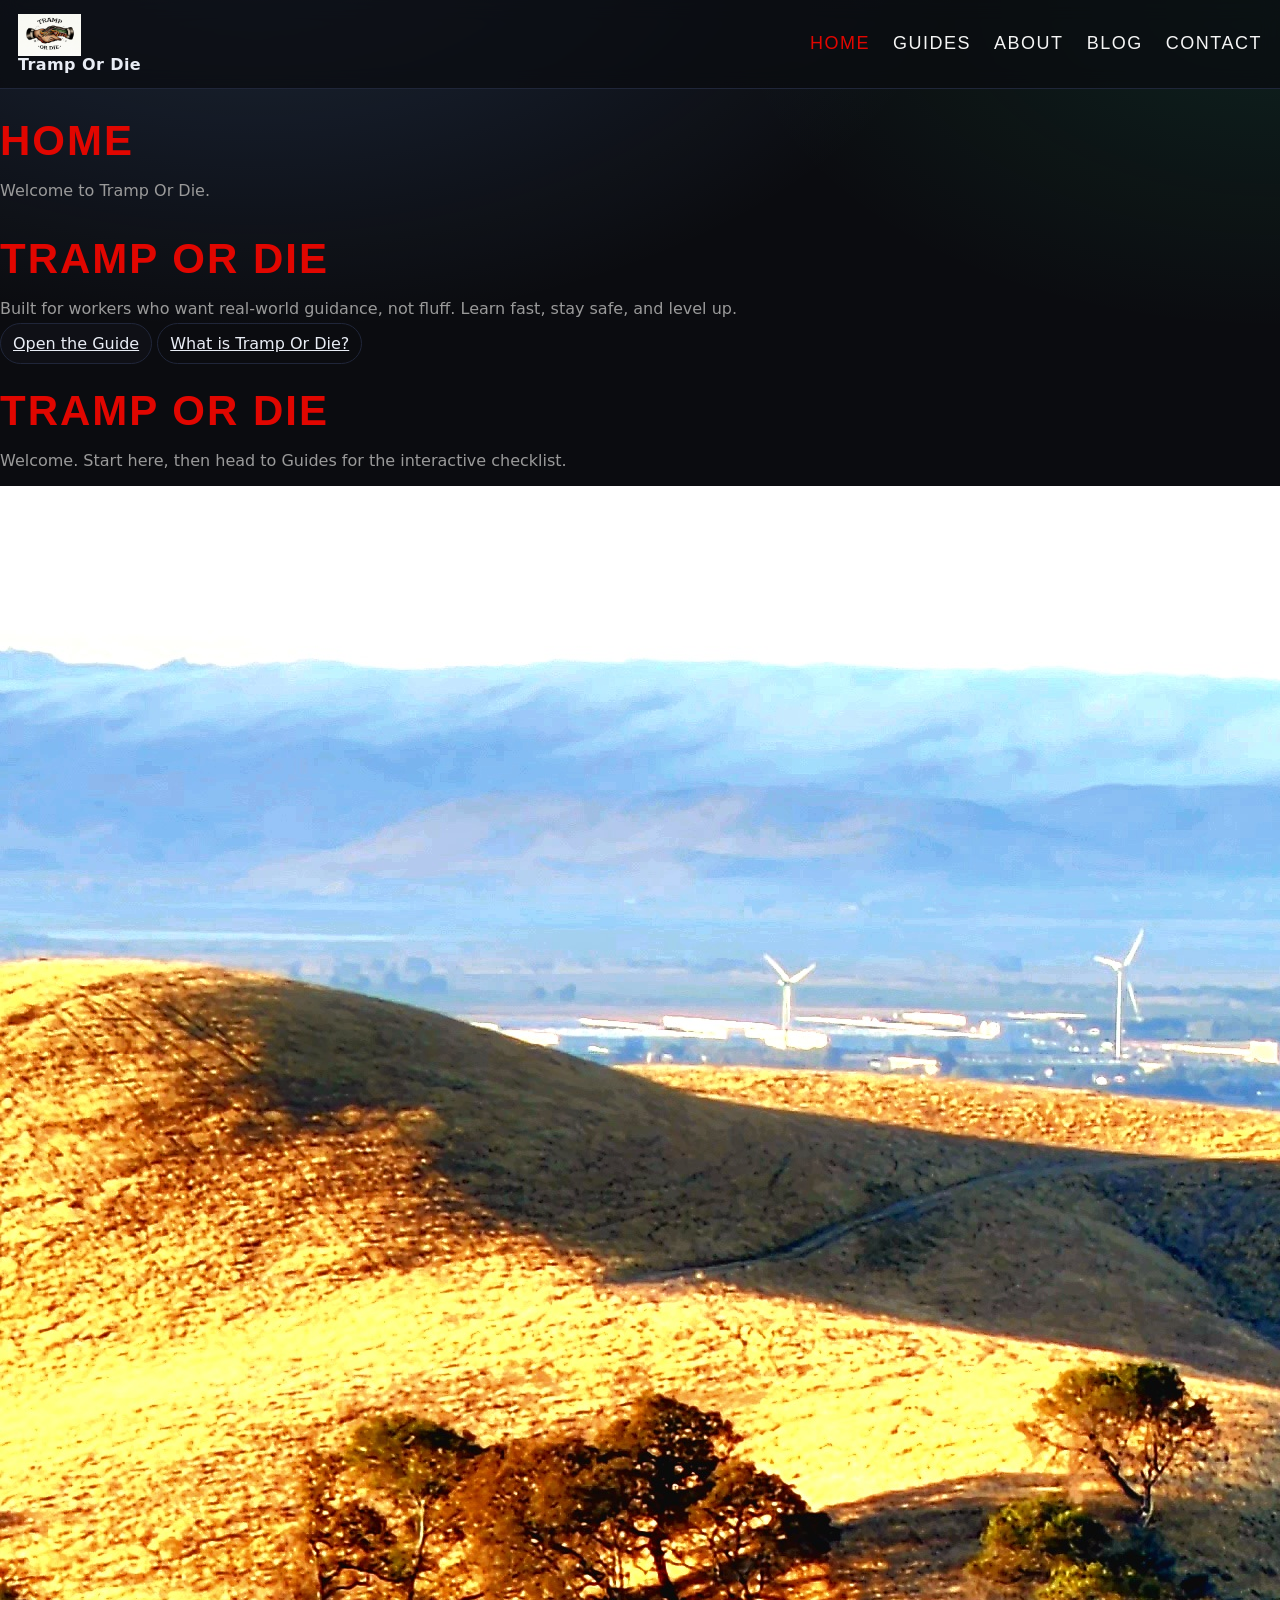
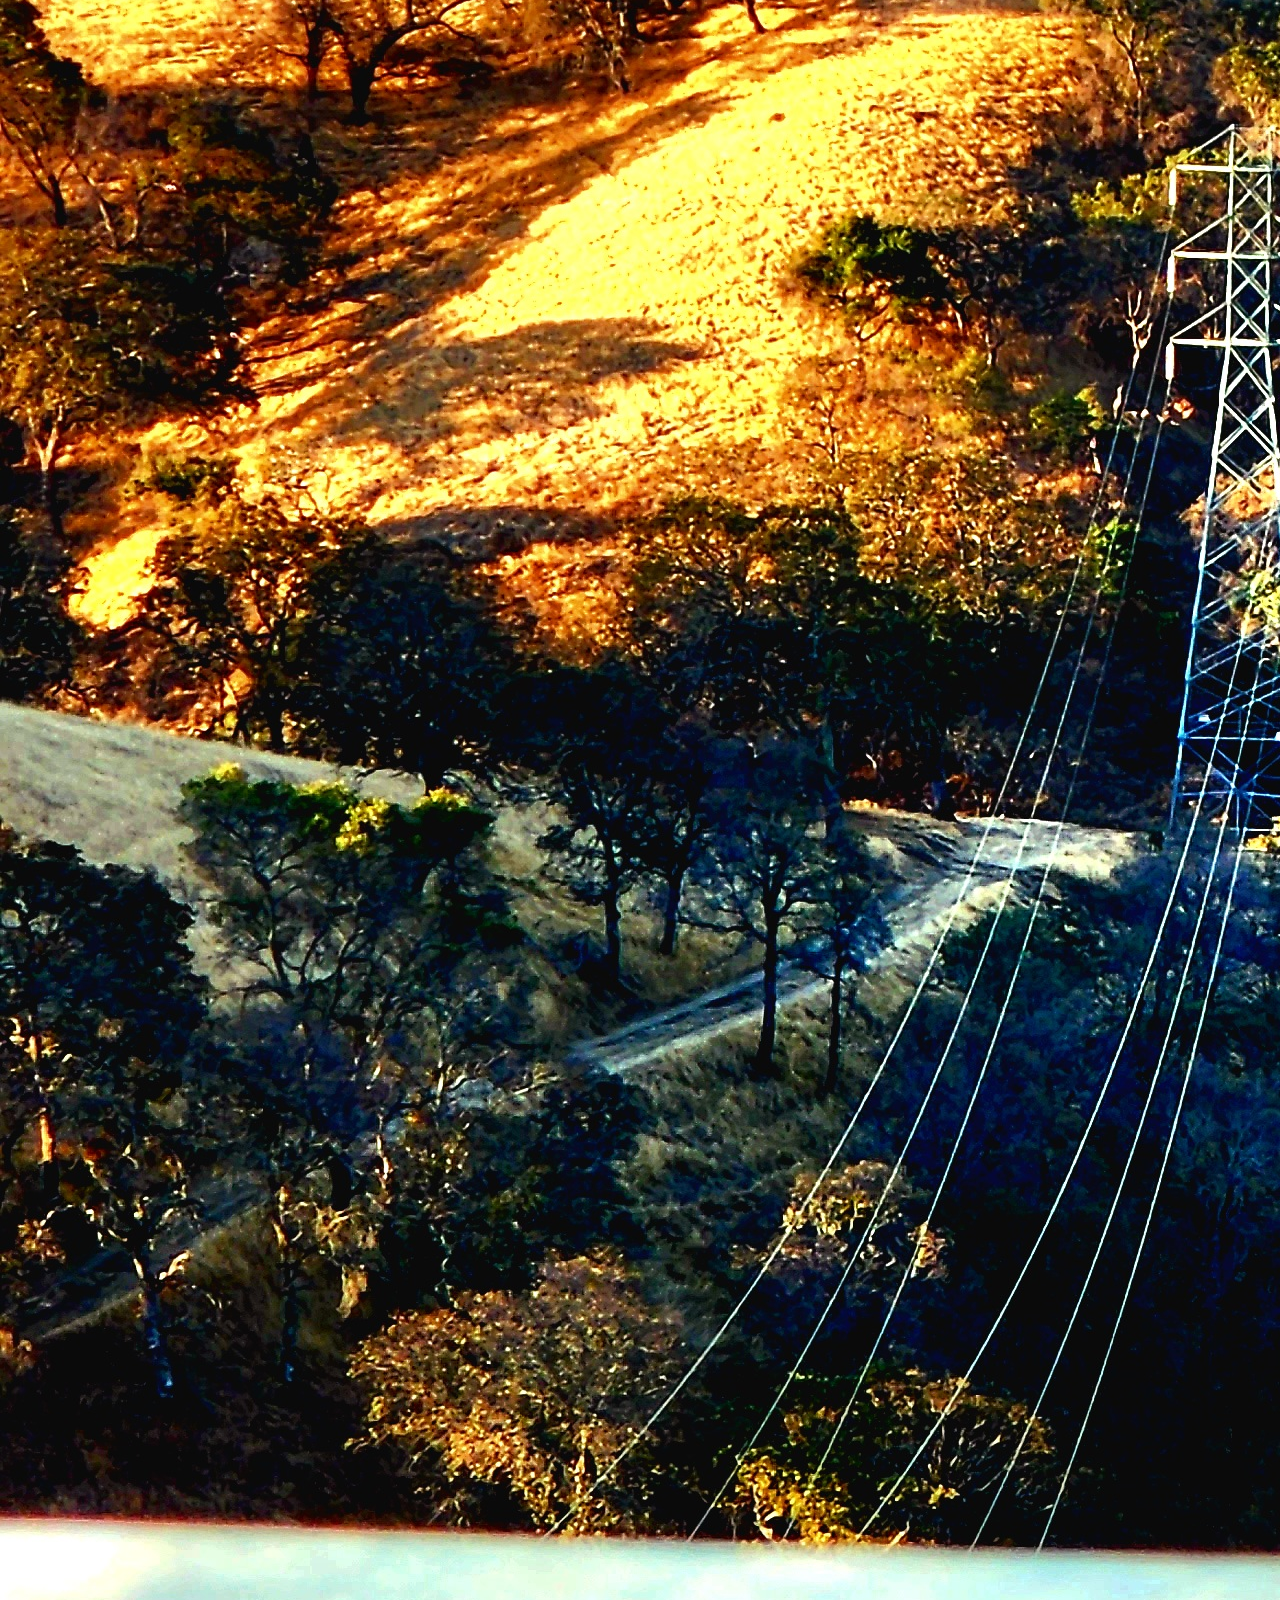
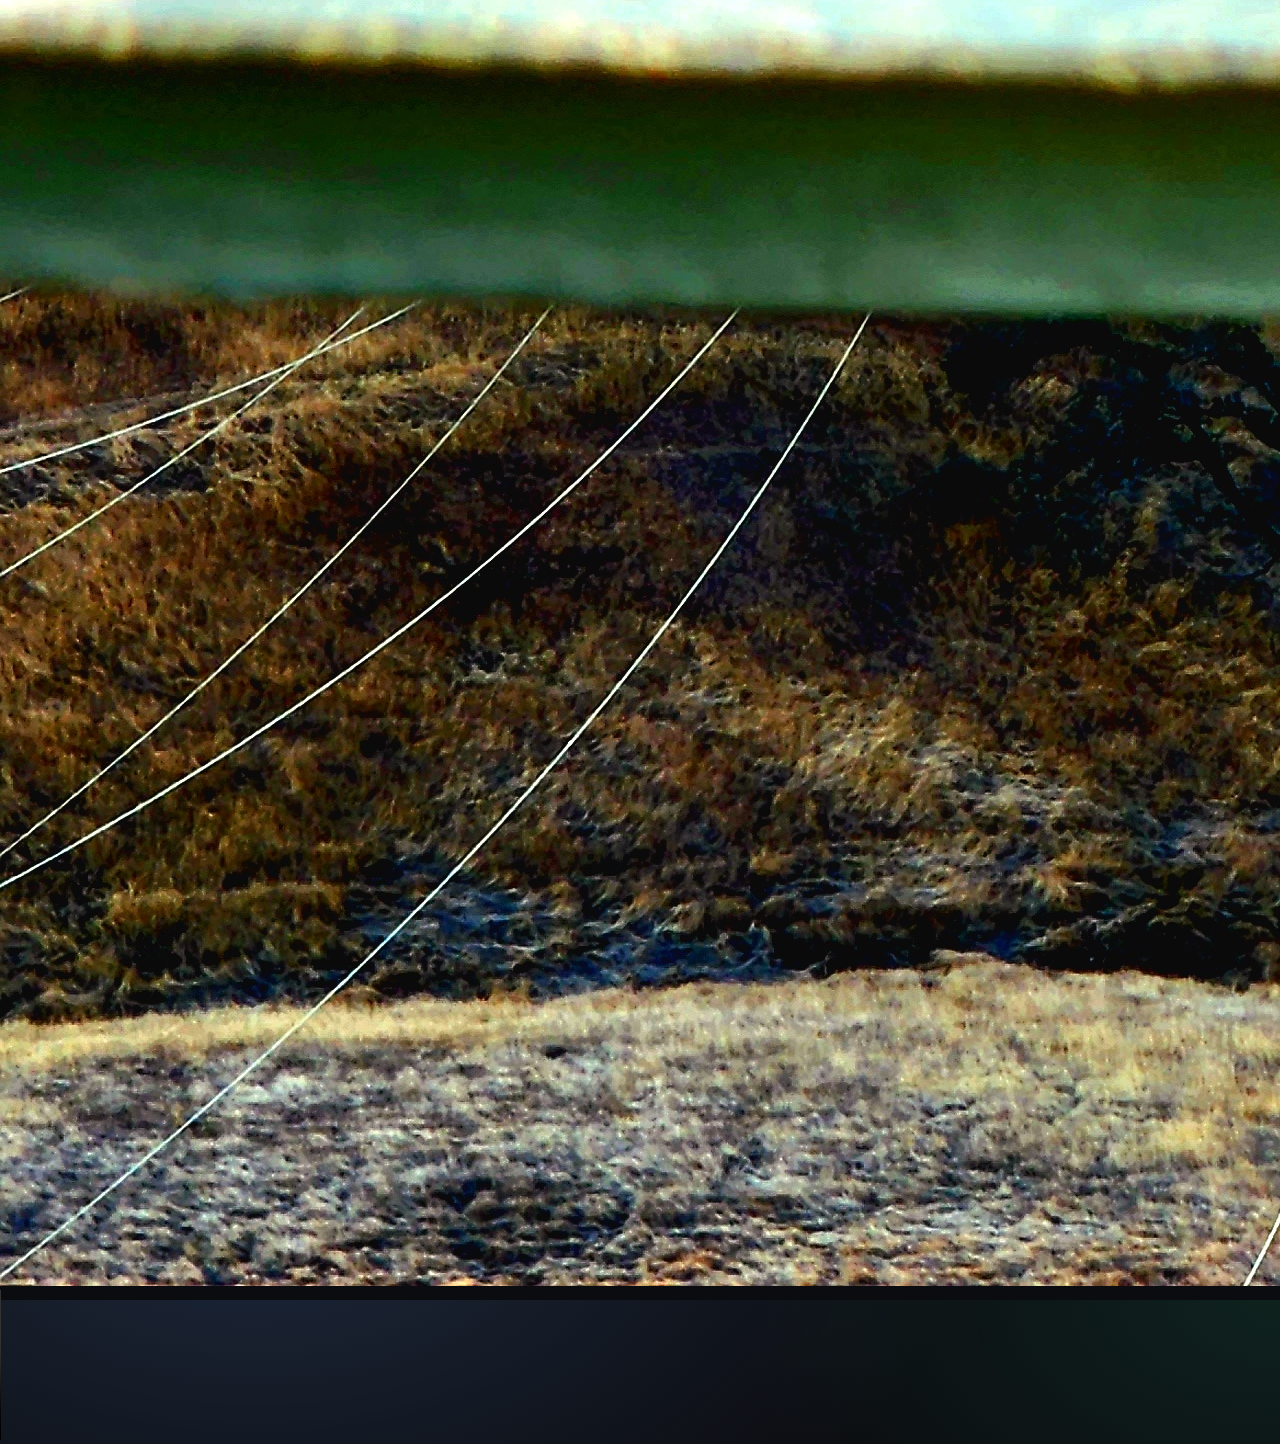
==== index.html @ 03c62d52 "Update index.html" ====
<!doctype html>
<html lang="en">
<head>
  <meta charset="utf-8" />
  <meta name="viewport" content="width=device-width, initial-scale=1" />
  <title>Tramp Or Die</title>
  <link rel="icon" href="/assets/favicon-32.png?v=2" />
  <link rel="stylesheet" href="/styles.css?v=2" />
</head>

<body>
  <header class="topbar">
    <div class="topbar-left brand">
      <img src="/assets/tod.1.png" class="brand-logo" alt="Tramp Or Die" />
      <div class="brand-text">
        <div class="brand-title">Tramp Or Die</div>
        
      </div>
    </div>

    <nav class="nav">
      <a class="nav-link active" href="/">Home</a>
      <a class="nav-link" href="/guides/">Guides</a>
      <a class="nav-link" href="/about/">About</a>
      <a class="nav-link" href="/blog/">Blog</a>
      <a class="nav-link" href="/contact/">Contact</a>
    </nav>
  </header>

  <main class="page">
    <h1 class="page-title">Home</h1>
    <p>Welcome to Tramp Or Die.</p>
    <!-- HOME INTRO -->
<section class="home-intro">
  <div class="home-intro-inner">
    <div class="home-copy">
      <h1 class="home-title">Tramp Or Die</h1>
      <p class="home-lead">
        Built for workers who want real-world guidance, not fluff. Learn fast, stay safe, and level up.
      </p>

      <div class="home-ctas">
        <a class="btn" href="/guides/">Open the Guide</a>
        <a class="btn btn-ghost" href="/about/">What is Tramp Or Die?</a>
      </div>
    </div>
<main class="page">
  <h1>Tramp Or Die</h1>
  <p>Welcome. Start here, then head to Guides for the interactive checklist.</p>

  <section class="media-grid">
    <img class="media" src="/assets/Tline.1.jpg" alt="Tramp Or Die photo">

    <video class="media" controls playsinline>
      <source src="/assets/video.1.mp4" type="video/mp4">
      Your browser does not support the video tag.
    </video>
  </section>
</main>

   

  </main>
</body>
</html>
---- styles.css ----
:root{
  --bg:#0b0c10;
  --panel:#11131a;
  --panel2:#0f1117;
  --text:#e9edf5;
  --muted:#a8b0c2;
  --border:#20263a;
  --accent:#6ea8fe;
  --good:#2ee59d;
  --danger:#ff6b6b;
  --shadow: 0 12px 30px rgba(0,0,0,.35);
  --radius:16px;
  --radius2:22px;
}

*{box-sizing:border-box}
html,body{height:100%}

body{
  margin:0;
  font-family: ui-sans-serif, system-ui, -apple-system, Segoe UI, Roboto, Helvetica, Arial, "Apple Color Emoji","Segoe UI Emoji";
  background:
    radial-gradient(1200px 700px at 20% -10%, rgba(110,168,254,.18), transparent 60%),
    radial-gradient(1000px 600px at 100% 0%, rgba(46,229,157,.10), transparent 55%),
    var(--bg);
  color:var(--text);
}

/* ===== TOPBAR ===== */
.topbar{
  position:sticky;
  top:0;
  z-index:10;
  display:flex;
  align-items:center;
  justify-content:space-between;
  gap:14px;
  padding:14px 18px;
  border-bottom:1px solid var(--border);
  background: rgba(11,12,16,.72);
  backdrop-filter: blur(10px);
}

.top-actions{display:flex; gap:10px; align-items:center}

.search{
  width:min(520px, 46vw);
  padding:10px 12px;
  border:1px solid var(--border);
  background: rgba(17,19,26,.65);
  color:var(--text);
  border-radius:999px;
  outline:none;
}
.search:focus{
  border-color: rgba(110,168,254,.8);
  box-shadow: 0 0 0 4px rgba(110,168,254,.15)
}

.btn{
  border:1px solid var(--border);
  background: rgba(17,19,26,.65);
  color:var(--text);
  padding:10px 12px;
  border-radius:999px;
  cursor:pointer;
}
.btn:hover{border-color: rgba(110,168,254,.55)}
.btn:active{transform: translateY(1px)}
.btn-ghost{background: transparent}



/* Header logos */
.brand-logo,
.topbar-logo{
  height: 42px;
  width: auto;
  display: block;

 

}

/* Hero logo (bigger) */
.hero-logo{
  height: 200px;
  width: auto;
  display: block;

  
}

.brand-text{
  display:flex;
  flex-direction:column;
  line-height:1.1;
}

.brand-title{
  font-weight:800;
  letter-spacing:.4px;
}

.brand-sub{
  font-size:12px;
  color:var(--muted);
  opacity:.85;
}

/* ===== HERO ===== */
.hero{
  padding: 34px 18px 22px;
  text-align:center;
  display:grid;
  place-items:center;
  gap:10px;
}

.hero-title{
  margin:0;
  font-size: clamp(22px, 3.2vw, 40px);
  font-weight:900;
  letter-spacing:.2px;
}

.hero-sub{
  margin:0;
  color: var(--muted);
  font-size:14px;
}

/* ===== LAYOUT ===== */
.layout{
  display: block;
  min-height: calc(100vh - 62px);
}
.main{padding:18px}
.content{
  max-width: 980px;
  margin: 0 auto;
  display:flex;
  flex-direction:column;
  gap:14px;
}

/* ===== CARDS ===== */
.card{
  border:1px solid var(--border);
  background: rgba(17,19,26,.55);
  border-radius: var(--radius2);
  box-shadow: var(--shadow);
  overflow:hidden;
}

.card-header{
  display:flex; justify-content:space-between; gap:12px; align-items:flex-start;
  padding:16px 16px 14px;
  cursor:pointer;
}

.card-title{
  font-size:20px;
  font-weight:850;
  letter-spacing:.2px;
  margin:0;
}

.card-meta{
  display:flex; gap:10px; align-items:center;
  color:var(--muted);
  font-size:12px;
  margin-top:6px
}

.pill{
  border:1px solid rgba(255,255,255,.12);
  background: rgba(255,255,255,.05);
  padding:5px 10px;
  border-radius:999px;
}

.card-body{
  border-top:1px solid rgba(255,255,255,.06);
  padding:14px 16px 16px;
  display:none;
}
.card.open .card-body{display:block}

.text p{
  margin: 10px 0;
  line-height:1.55;
  color: rgba(233,237,245,.95);
}

.grid2{
  display:grid;
  grid-template-columns: 1fr 320px;
  gap:14px;
}

.box{
  border:1px solid rgba(255,255,255,.10);
  background: rgba(15,17,23,.45);
  border-radius: var(--radius);
  padding:12px;
}
.box h3{
  margin:0 0 8px;
  font-size:13px;
  color: var(--muted);
  font-weight:700;
  text-transform:uppercase;
  letter-spacing:.8px
}

.checklist{display:flex; flex-direction:column; gap:8px}
.check{
  display:flex; gap:10px; align-items:flex-start;
  padding:8px 8px;
  border-radius: 12px;
}
.check:hover{background: rgba(255,255,255,.04)}
.check input{margin-top:2px}
.check label{cursor:pointer; line-height:1.25}

.section-actions{display:flex; gap:8px; margin-top:10px}
.smallbtn{
  font-size:12px;
  padding:8px 10px;
  border-radius:999px;
  border:1px solid rgba(255,255,255,.12);
  background: rgba(255,255,255,.05);
  color:var(--text);
  cursor:pointer;
}
.smallbtn:hover{border-color: rgba(110,168,254,.55)}

.highlight{background: rgba(110,168,254,.18); padding:0 3px; border-radius:6px}

/* ===== DIALOG ===== */
.dialog{
  width:min(920px, 96vw);
  border:none;
  border-radius: var(--radius2);
  background: rgba(17,19,26,.92);
  color: var(--text);
  box-shadow: var(--shadow);
  padding:0;
}
.dialog::backdrop{background: rgba(0,0,0,.55)}
.dialog-inner{margin:0; padding:0}
.dialog-header{
  display:flex; justify-content:space-between; align-items:center; gap:12px;
  padding:14px 14px 10px;
  border-bottom:1px solid rgba(255,255,255,.08);
}
.dialog-title{font-weight:850; font-size:18px}
.dialog-body{padding:14px}
.dialog-actions{display:flex; gap:10px; margin-bottom:12px}
.master-checklist{display:flex; flex-direction:column; gap:12px}
.group{
  border:1px solid rgba(255,255,255,.10);
  border-radius: var(--radius);
  padding:12px;
  background: rgba(15,17,23,.55)
}
.group-title{font-weight:800; margin-bottom:8px}
.group .check{padding:6px 6px}

/* ===== RESPONSIVE ===== */
@media (max-width: 980px){
  .layout{grid-template-columns: 1fr}
  .sidebar{display:none}
  .grid2{grid-template-columns: 1fr}
  .search{width: 40vw}
  .hero-logo{height: 140px}
  .brand-logo{height: 36px}
}

/* ===== PRINT ===== */
@media print{
  .topbar, .hero, .sidebar, #toggleChecklist, #print, #search {display:none !important}
  body{background:#fff; color:#000}
  .card{box-shadow:none; background:#fff; border:1px solid #ddd}
  .card-body{display:block !important}
  .grid2{grid-template-columns: 1fr}
  .box{border:1px solid #eee; background:#fff}
}
/* ================================
   BRAND THEME — TRAMP OR DIE
================================ */

:root {
  --brand-font: 'Bebas Neue', sans-serif;
  --brand-white: #f5f5f5;
  --brand-red: #e10600; /* safety red */
  --brand-muted: #9a9a9a;
}

/* TOP NAV */
.nav-link {
  font-family: var(--brand-font);
  font-size: 18px;
  letter-spacing: 1.5px;
  text-transform: uppercase;
  color: var(--brand-white);
  text-decoration: none;
  margin-left: 18px;
  transition: color 0.2s ease, transform 0.15s ease;
}

.nav-link:hover {
  color: var(--brand-red);
  transform: translateY(-1px);
}

.nav-link.active {
  color: var(--brand-red);
}

/* PAGE TITLES (Home / About / Blog / Contact) */
.page h1,
.hero-title {
  font-family: var(--brand-font);
  font-size: 42px;
  letter-spacing: 2px;
  text-transform: uppercase;
  color: var(--brand-red);
  margin-bottom: 16px;
}

/* Optional sub text */
.page p,
.hero-sub {
  color: var(--brand-muted);
}
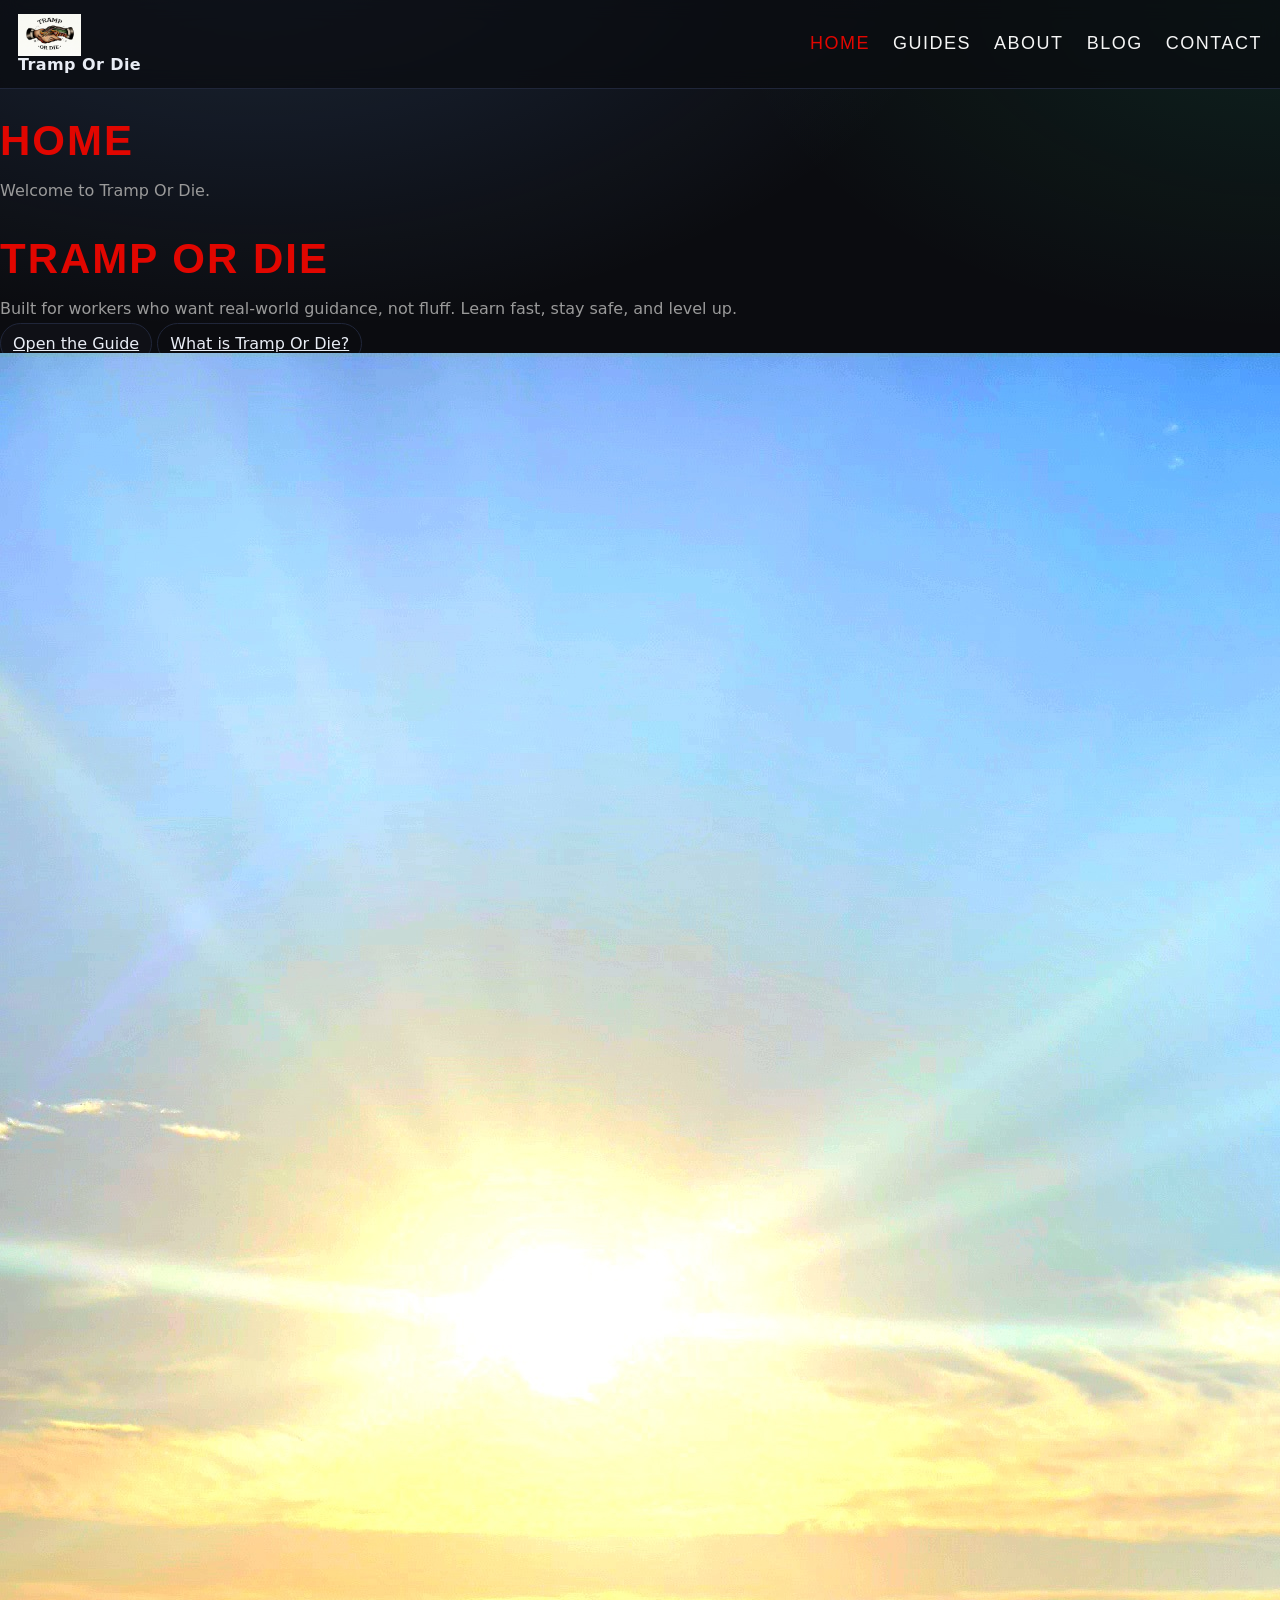
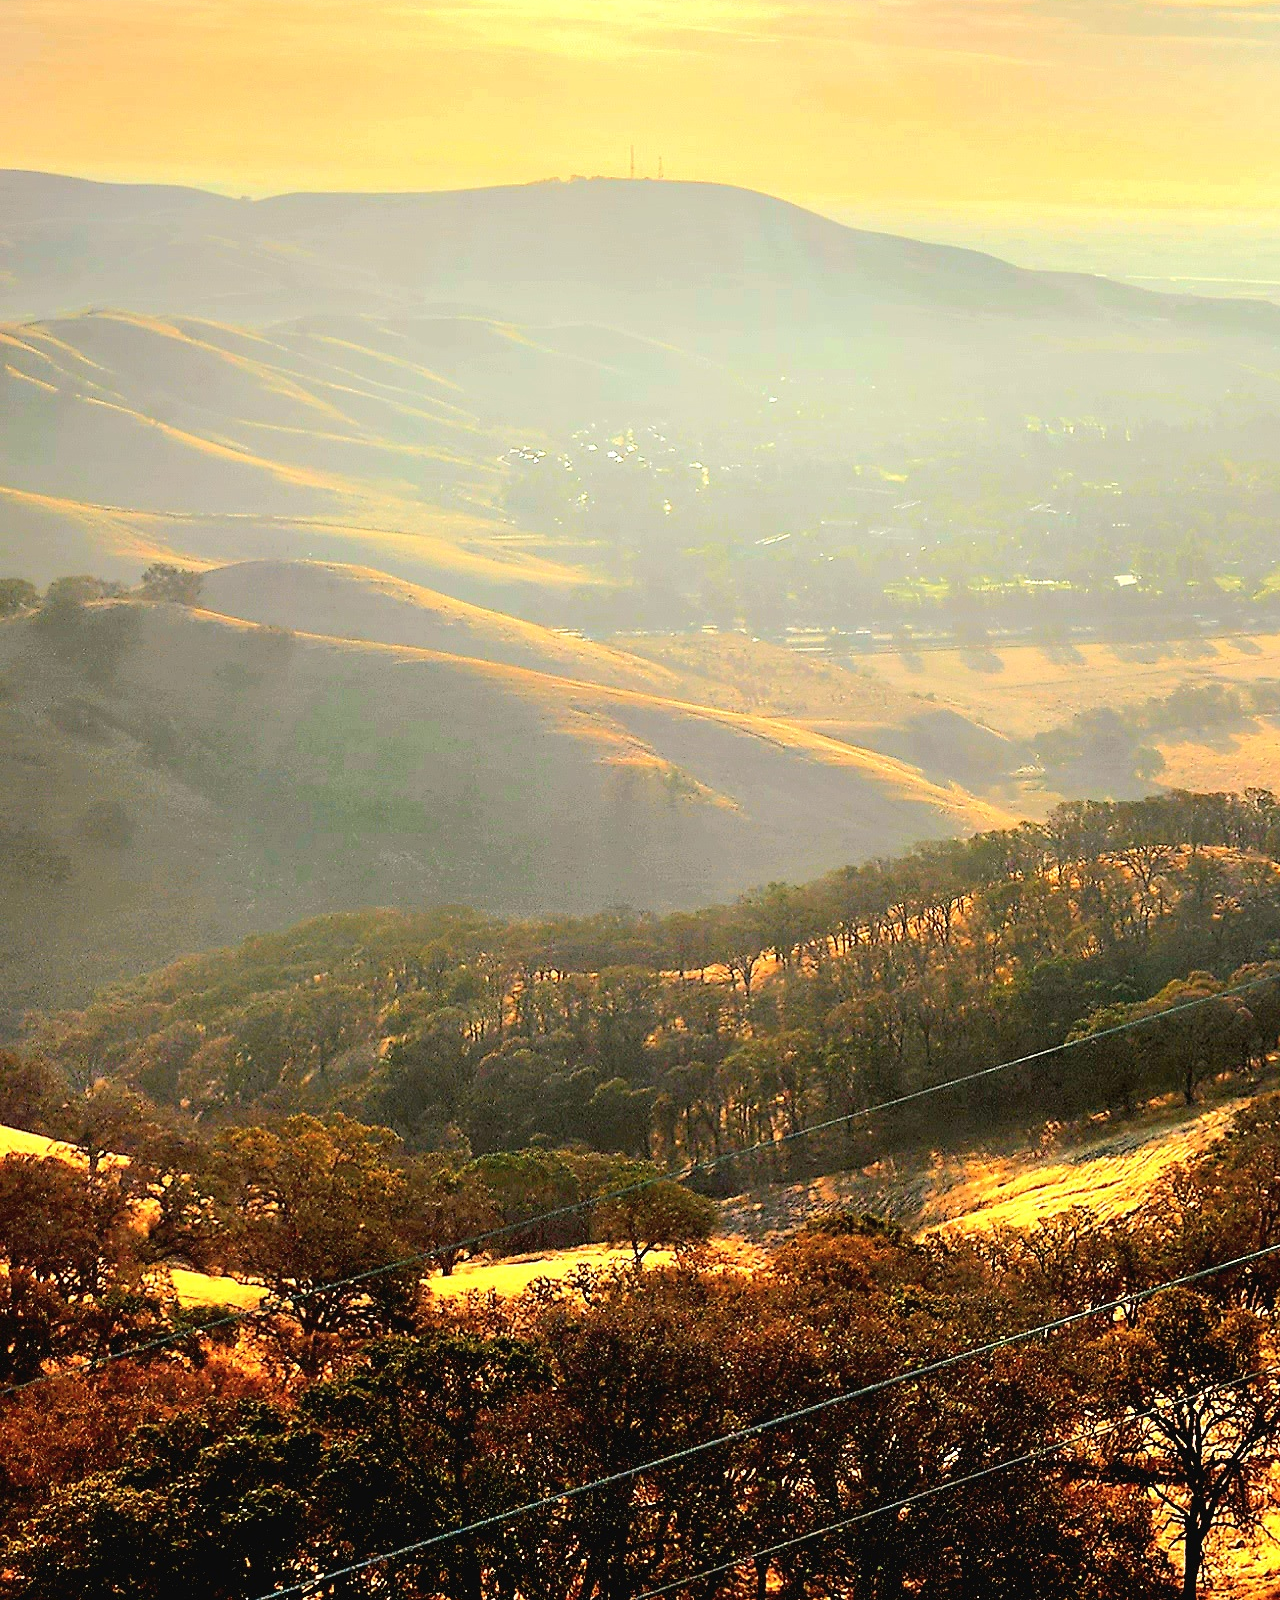
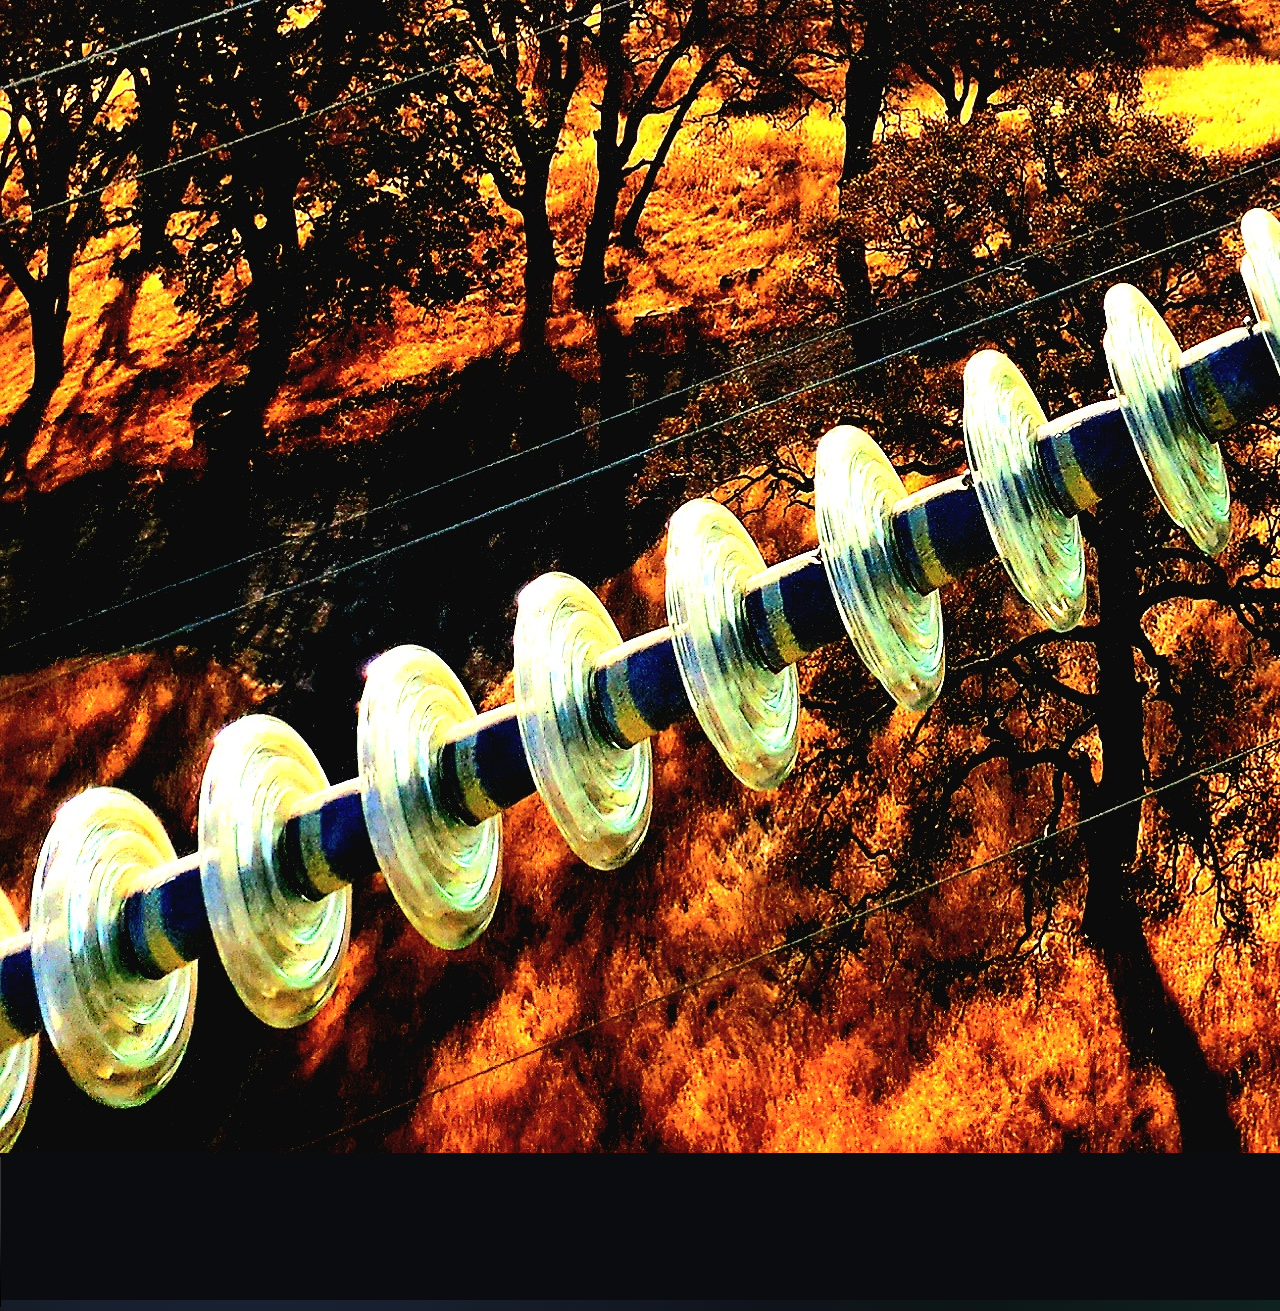
==== commit f51038a7: "Update index.html" ====
--- a/index.html
+++ b/index.html
@@ -44,12 +44,9 @@
         <a class="btn btn-ghost" href="/about/">What is Tramp Or Die?</a>
       </div>
     </div>
-<main class="page">
-  <h1>Tramp Or Die</h1>
-  <p>Welcome. Start here, then head to Guides for the interactive checklist.</p>
 
   <section class="media-grid">
-    <img class="media" src="/assets/Tline.1.jpg" alt="Tramp Or Die photo">
+    <img class="media" src="/assets/Tline.2.jpg" alt="Tramp Or Die photo">
 
     <video class="media" controls playsinline>
       <source src="/assets/video.1.mp4" type="video/mp4">
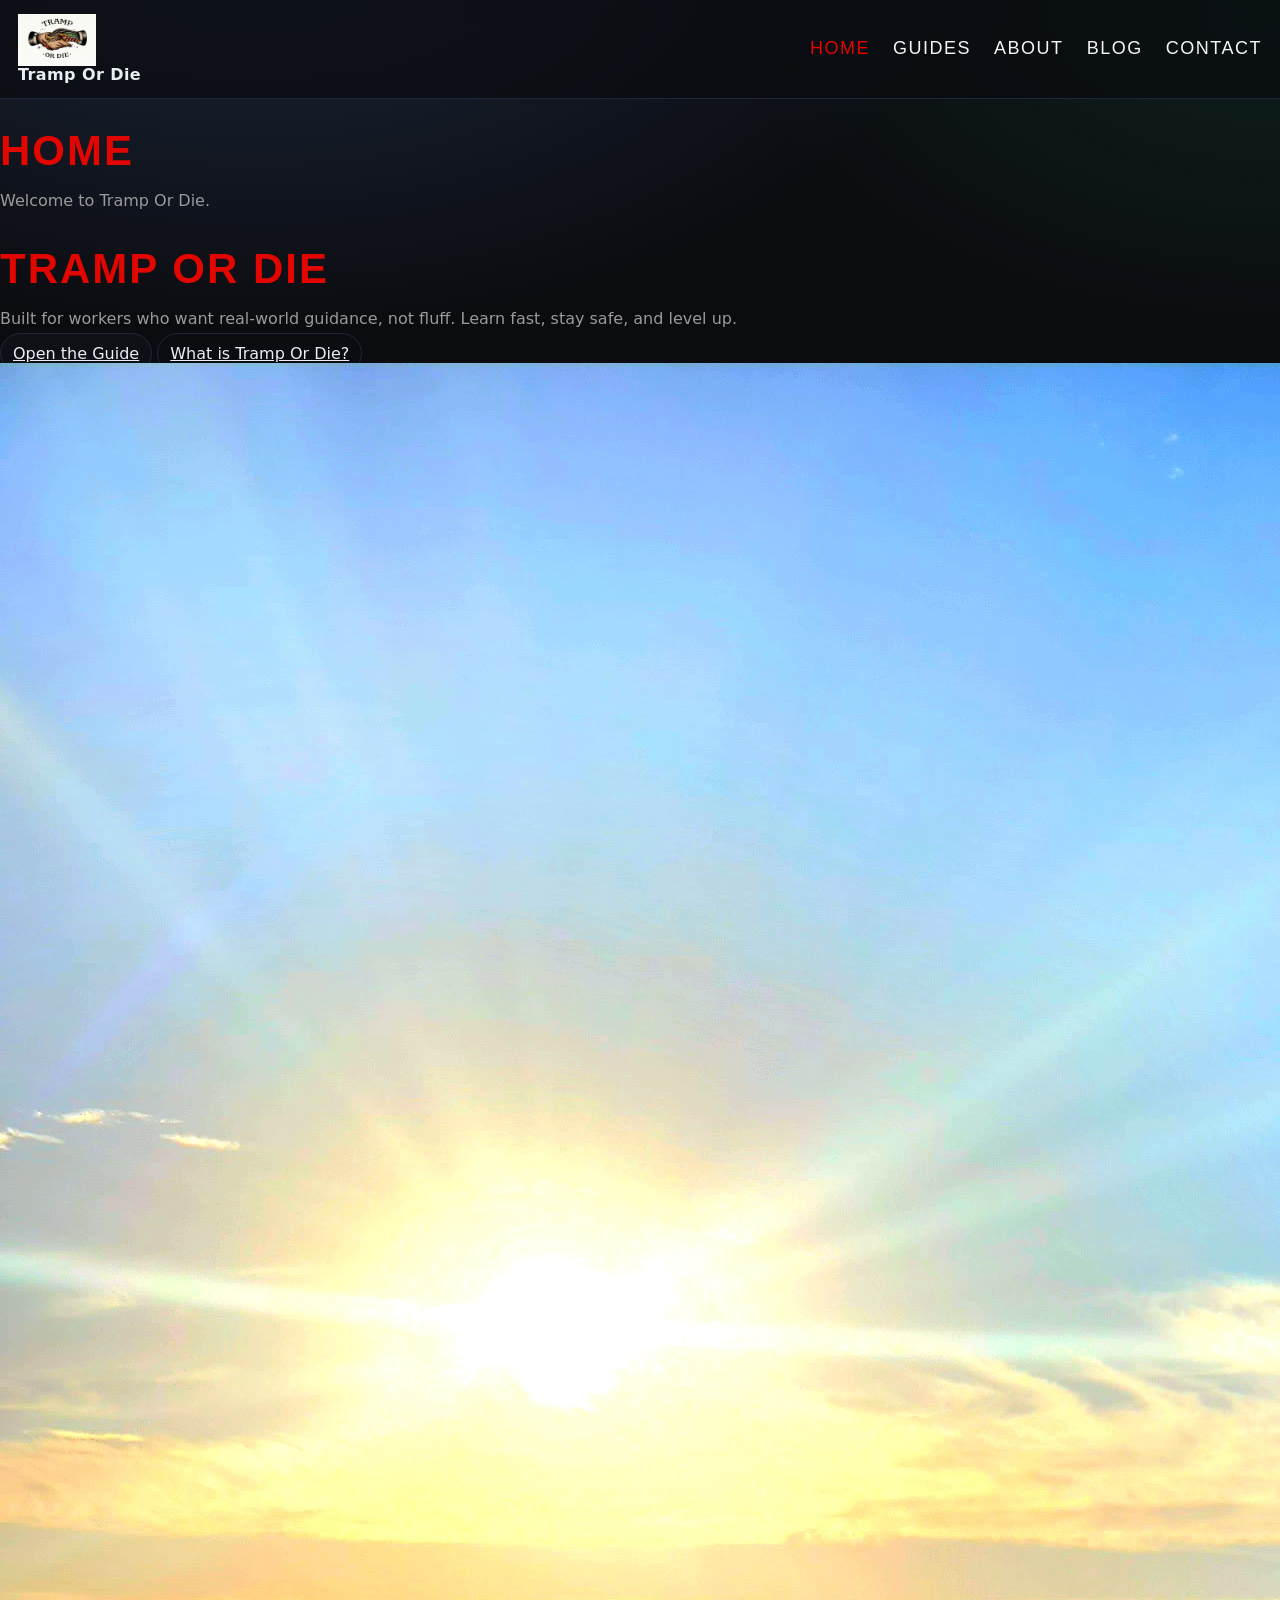
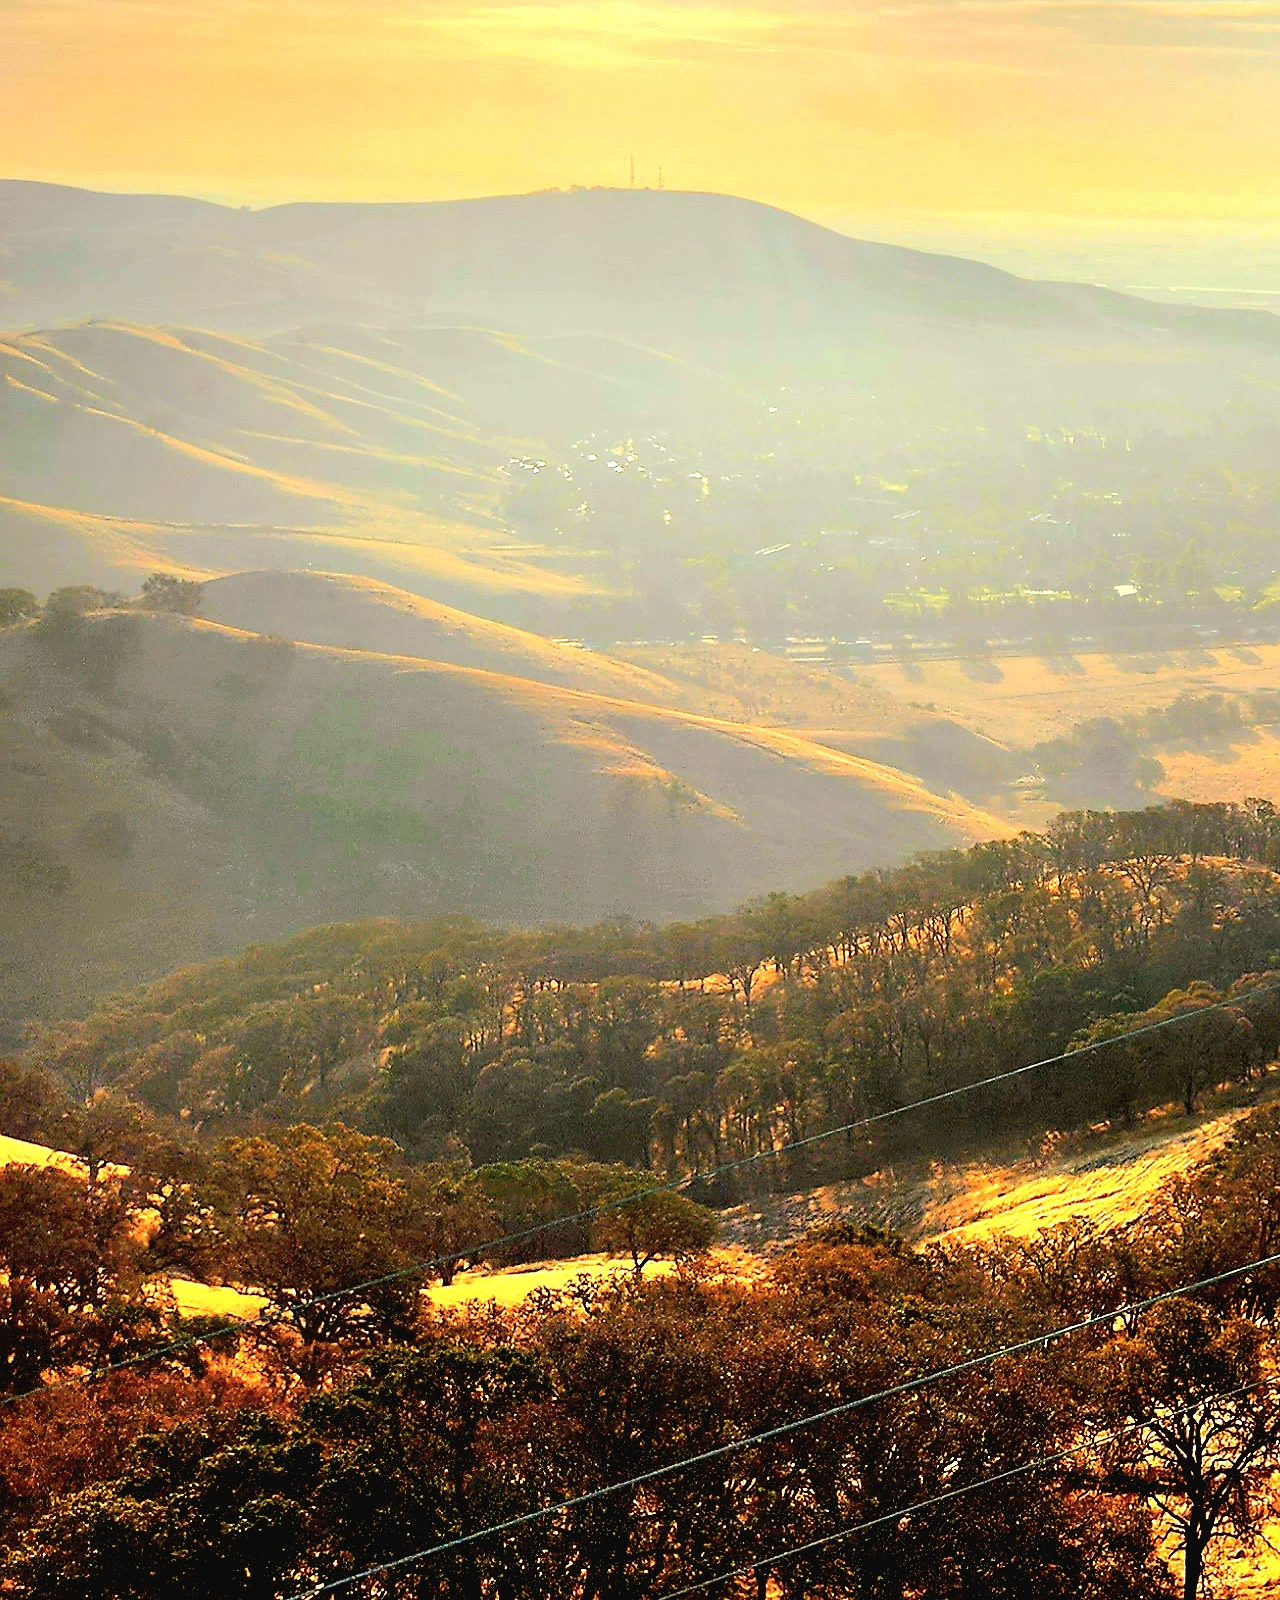
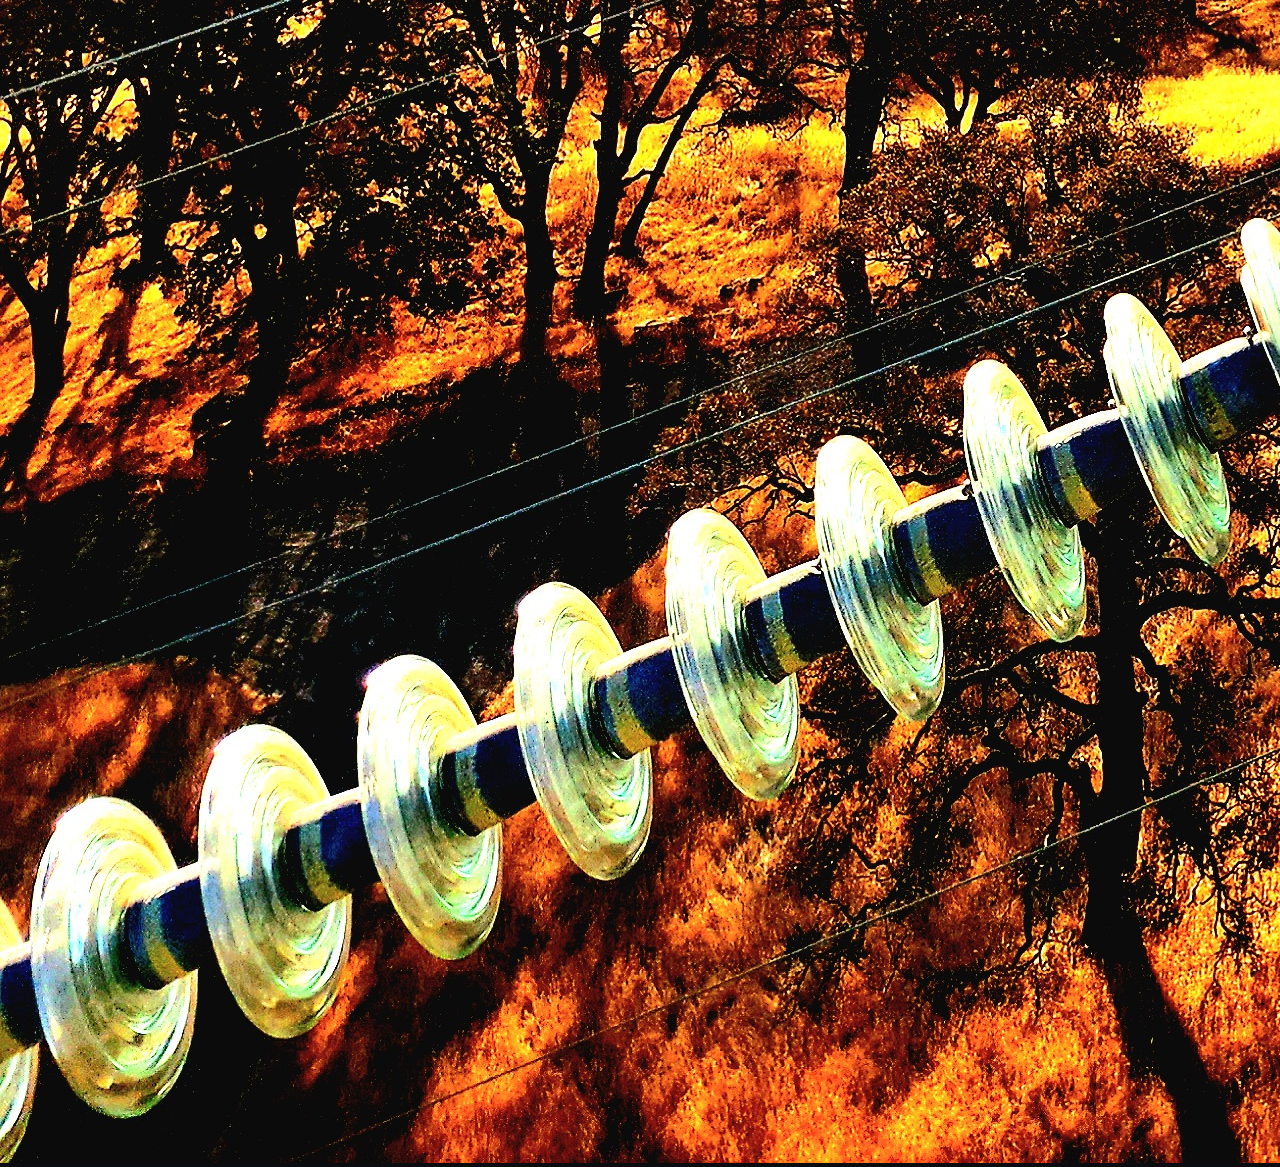
==== commit 680bfe73: "Update index.html" ====
--- a/index.html
+++ b/index.html
@@ -48,19 +48,14 @@
   <section class="media-grid">
     <img class="media" src="/assets/Tline.2.jpg" alt="Tramp Or Die photo">
 
-    <video class="media" controls playsinline>
-      <source src="/assets/video.1.mp4" type="video/mp4">
-      Your browser does not support the video tag.
-    </video>
-  </section>
-</main>
+    </main>
+</body>
+</html>
+
 
    
 
-  </main>
-</body>
-</html>
-
+  
      
 
        
--- a/styles.css
+++ b/styles.css
@@ -74,7 +74,7 @@
 /* Header logos */
 .brand-logo,
 .topbar-logo{
-  height: 42px;
+  height: 52px;
   width: auto;
   display: block;
 
@@ -269,7 +269,7 @@
 .group .check{padding:6px 6px}
 
 /* ===== RESPONSIVE ===== */
-@media (max-width: 980px){
+@media (max-width: 880px){
   .layout{grid-template-columns: 1fr}
   .sidebar{display:none}
   .grid2{grid-template-columns: 1fr}
@@ -335,3 +335,11 @@
 .hero-sub {
   color: var(--brand-muted);
 }
+/* HOME MEDIA SIZE CONTROL */
+.home-media,
+.video-wrap,
+.home-hero {
+  max-width: 100px;   /* 🔧 adjust this number */
+  margin-left: auto;
+  margin-right: auto;
+}
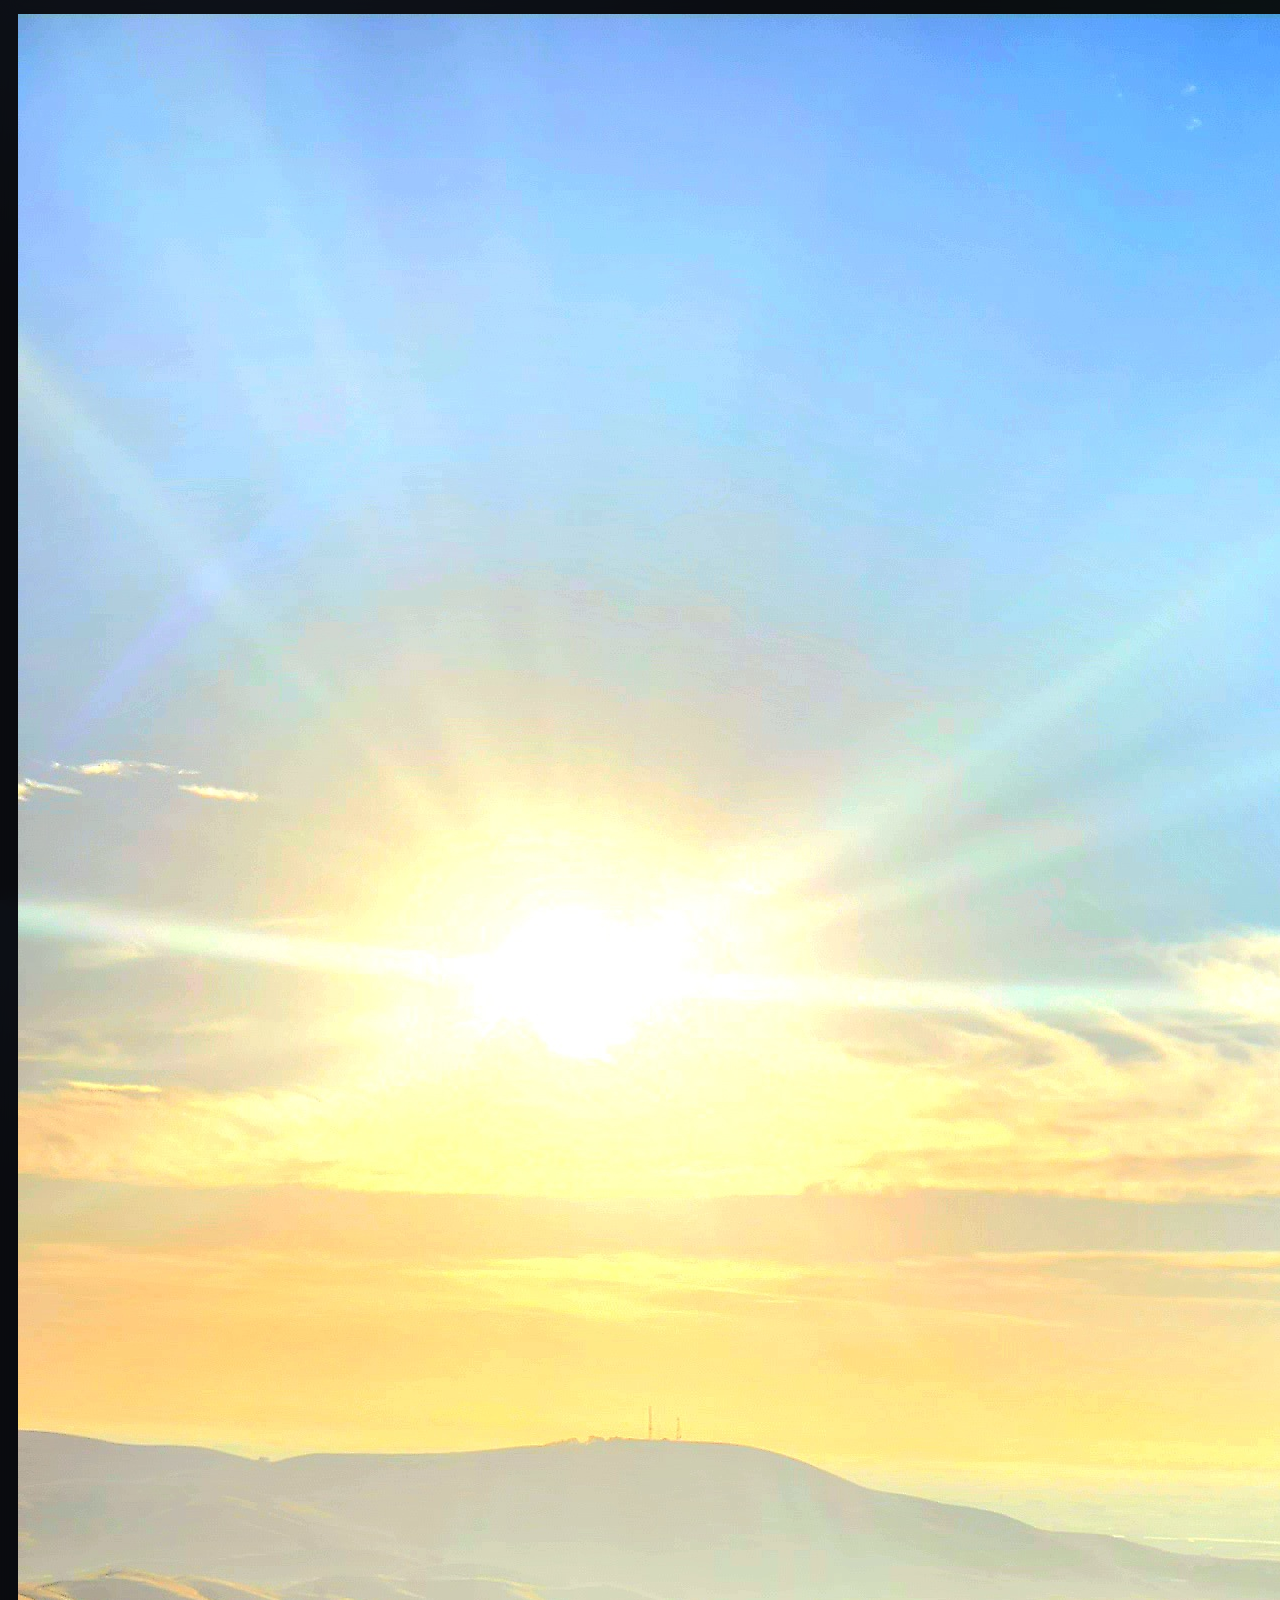
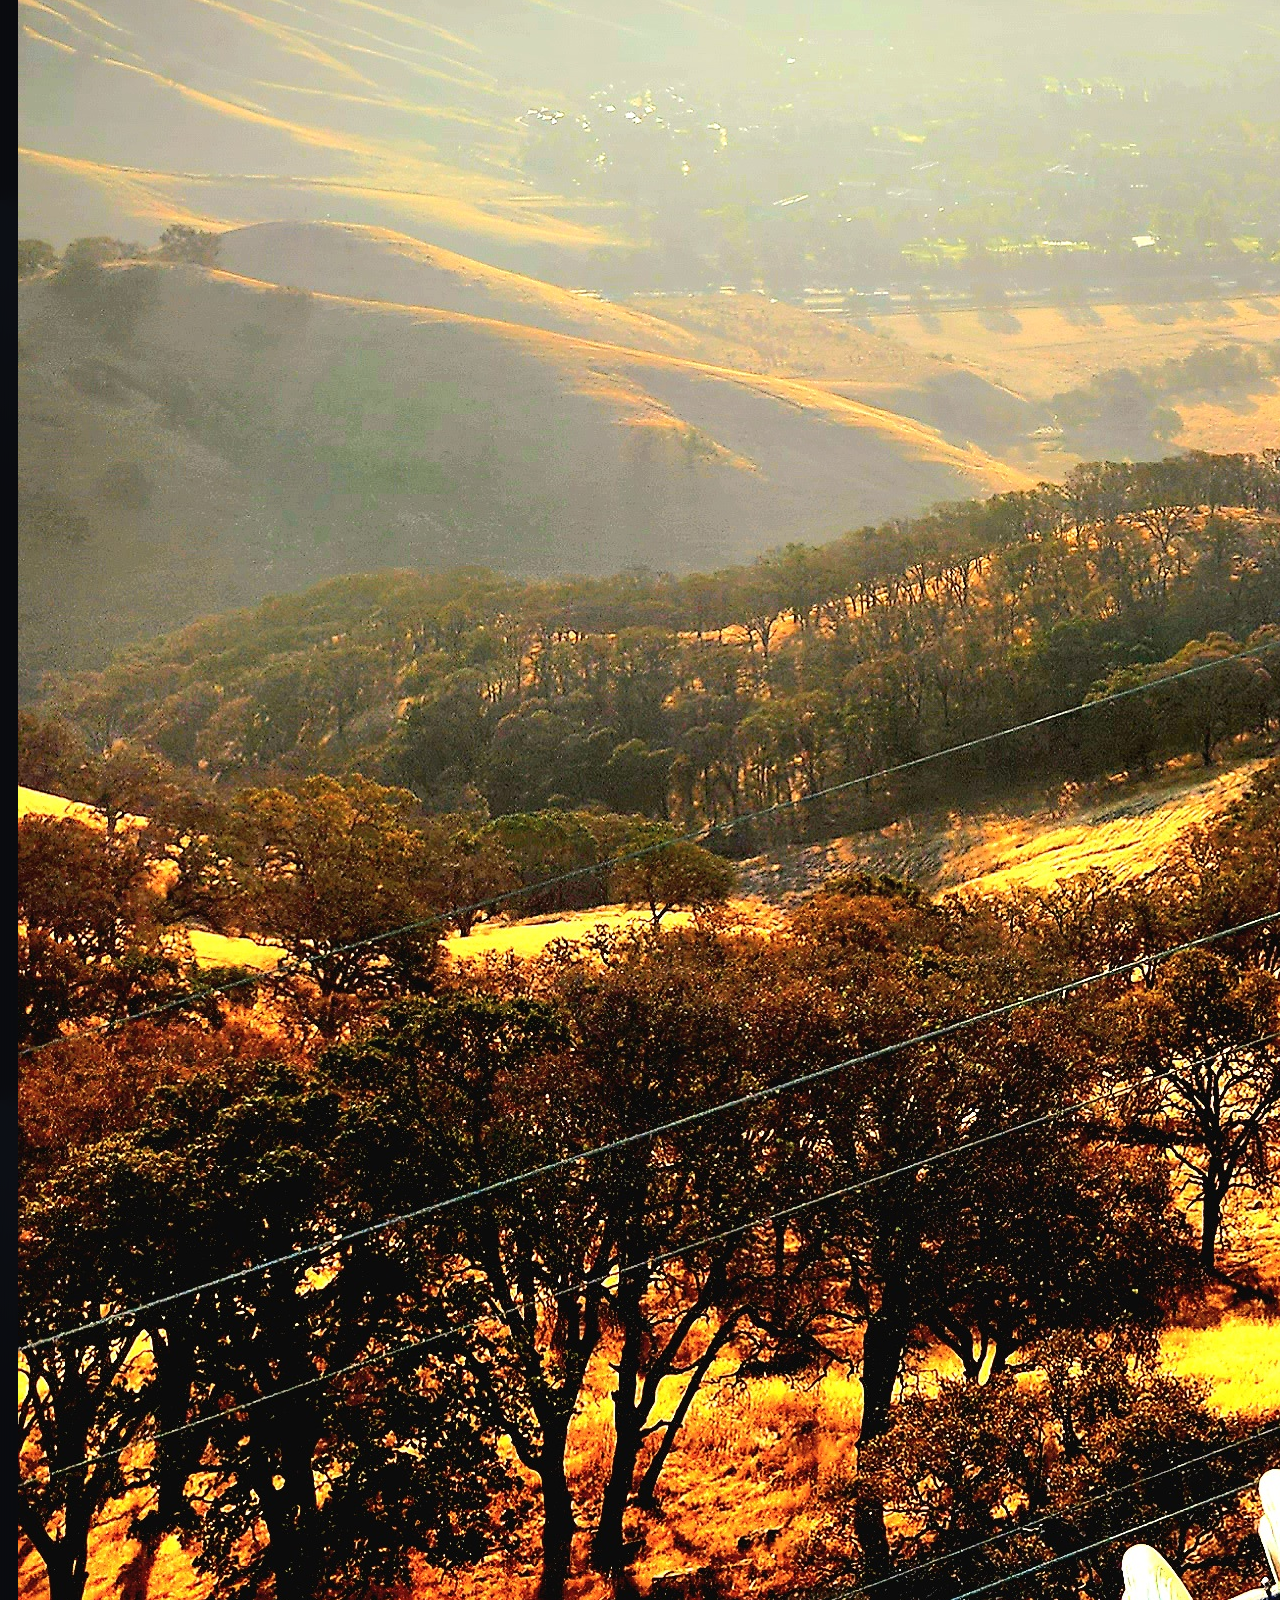
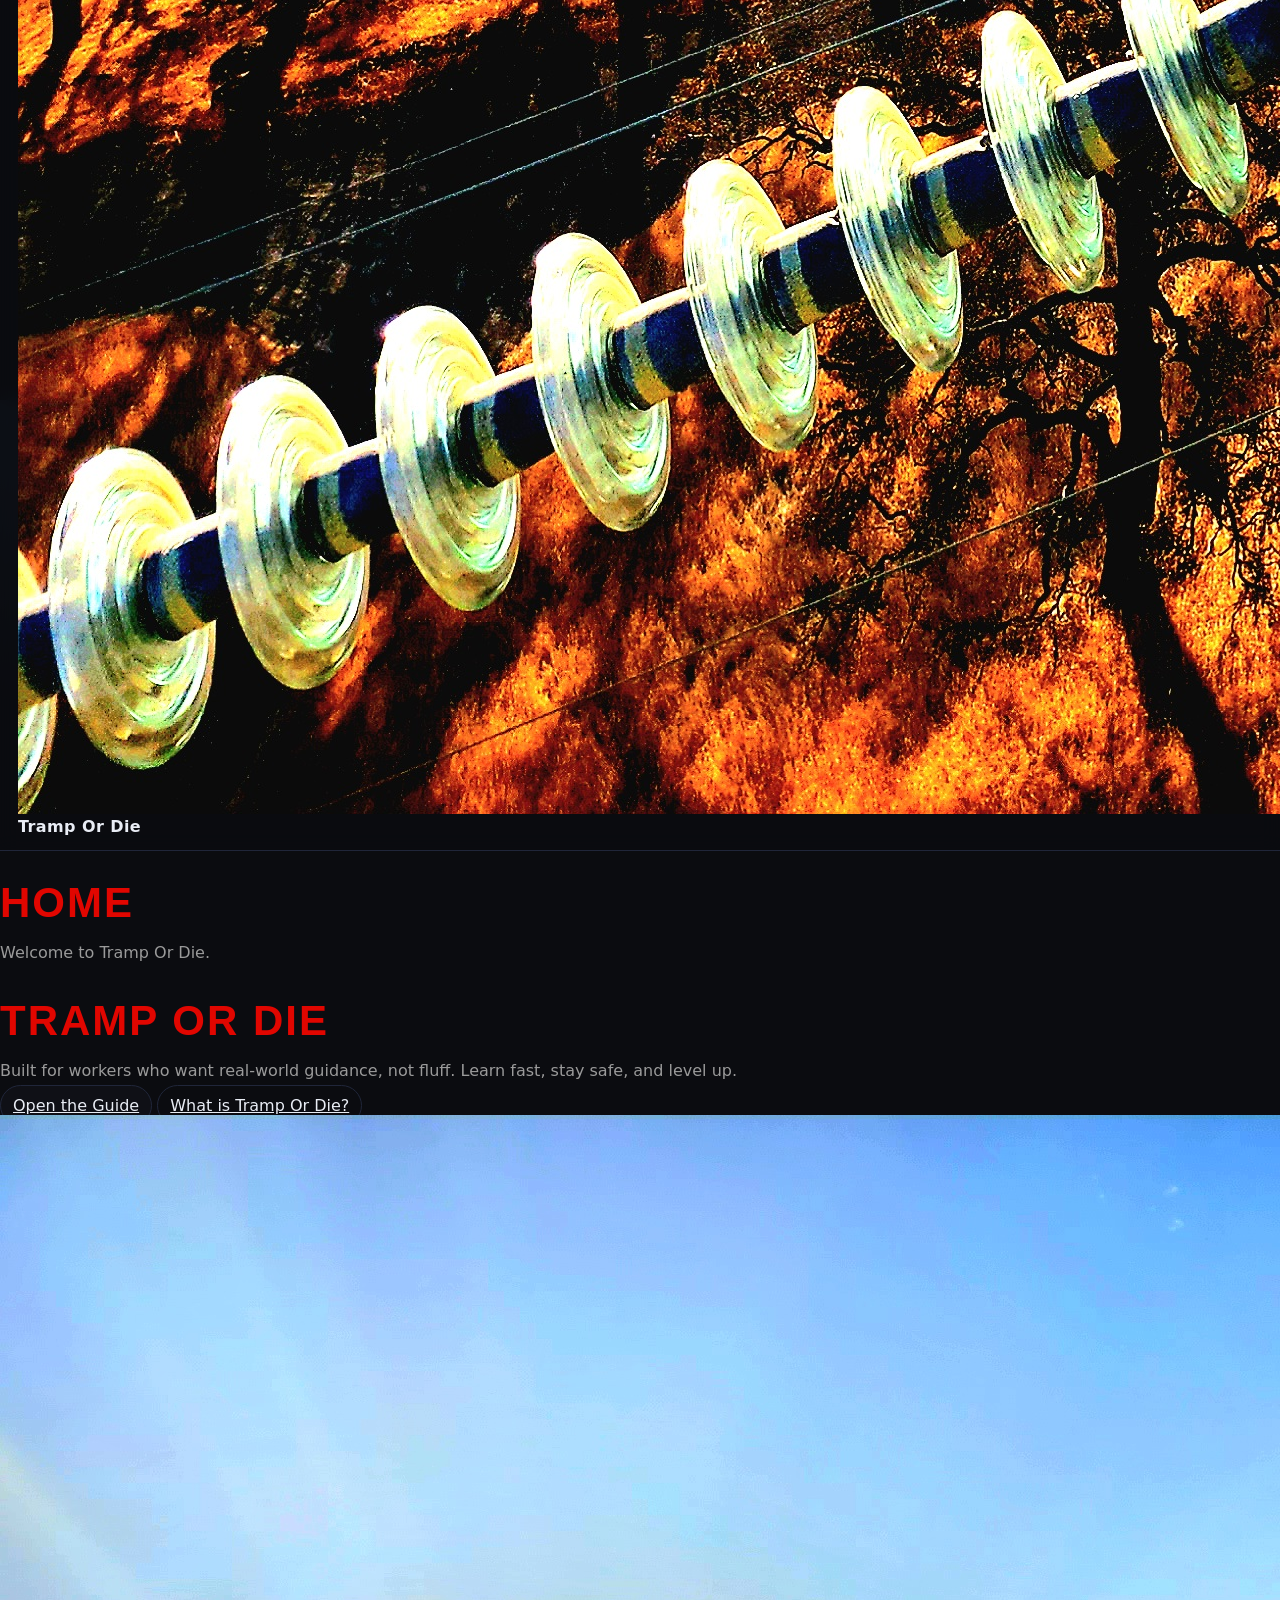
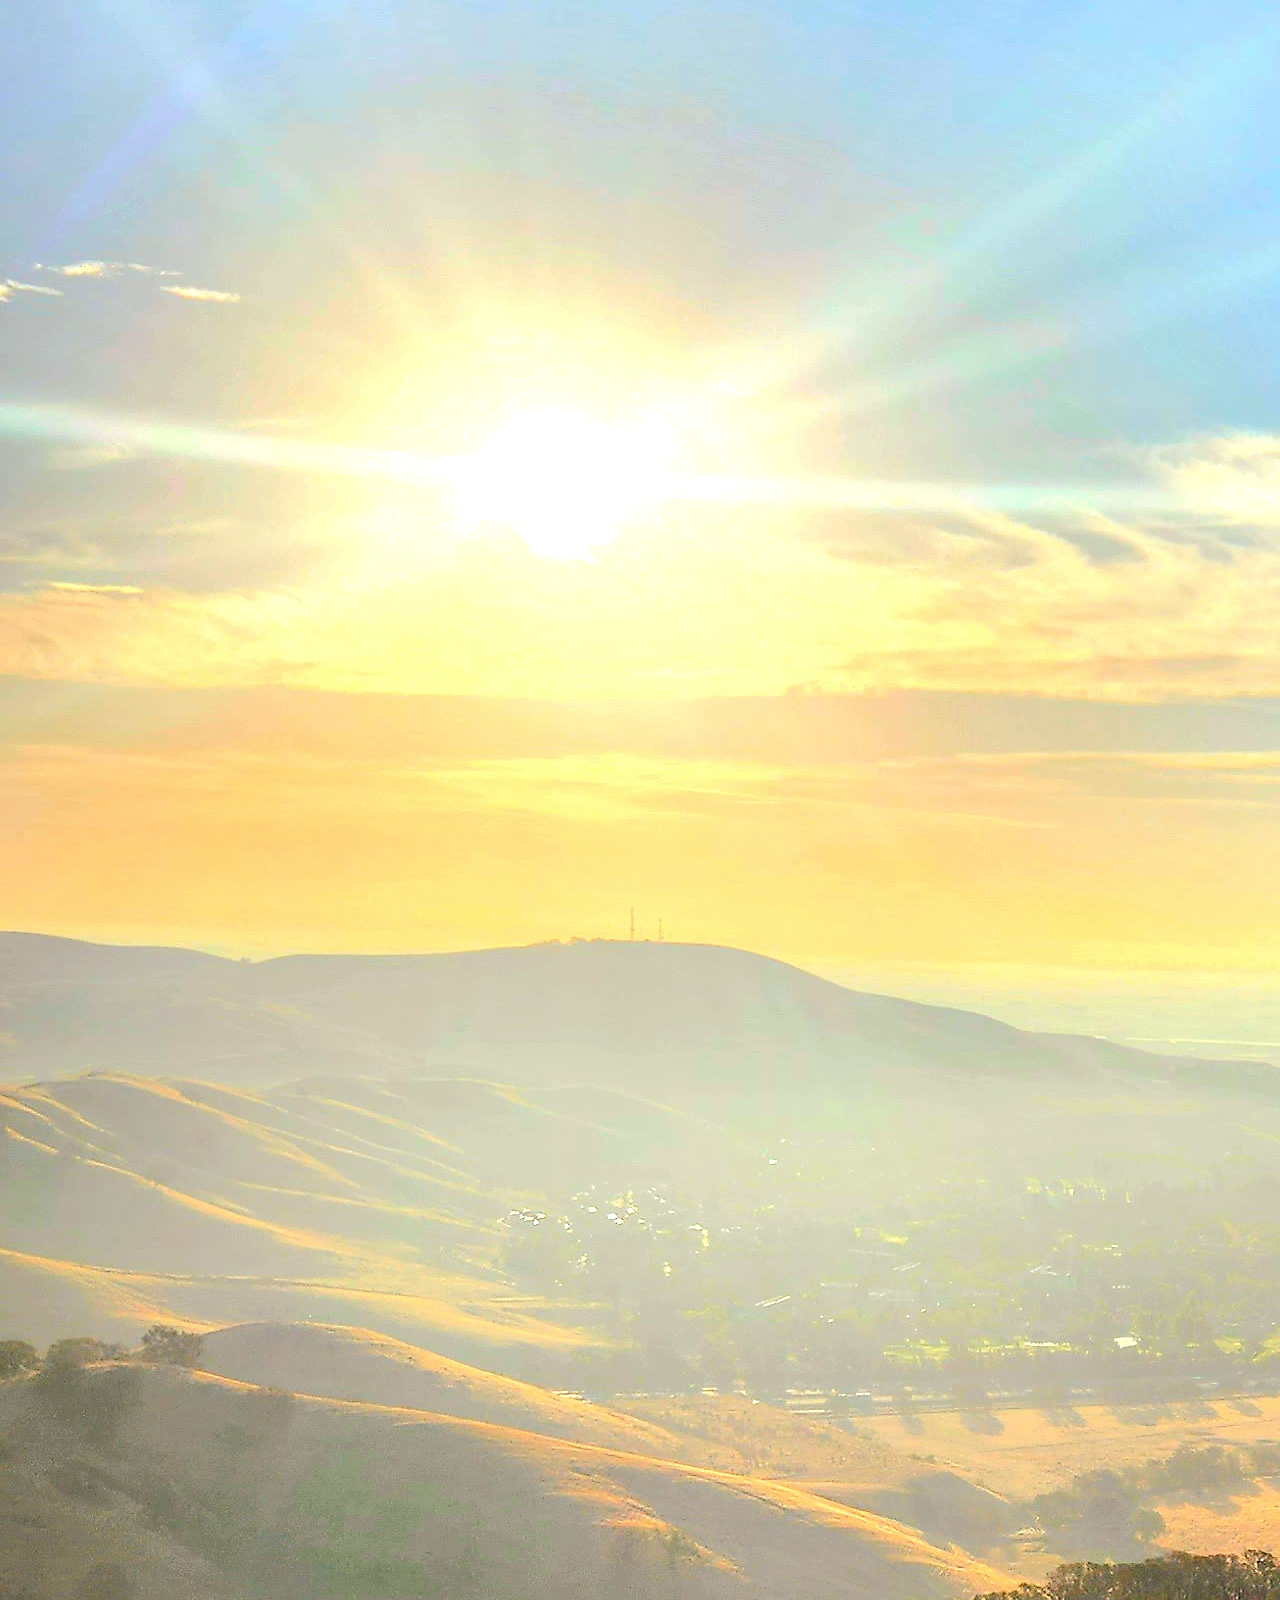
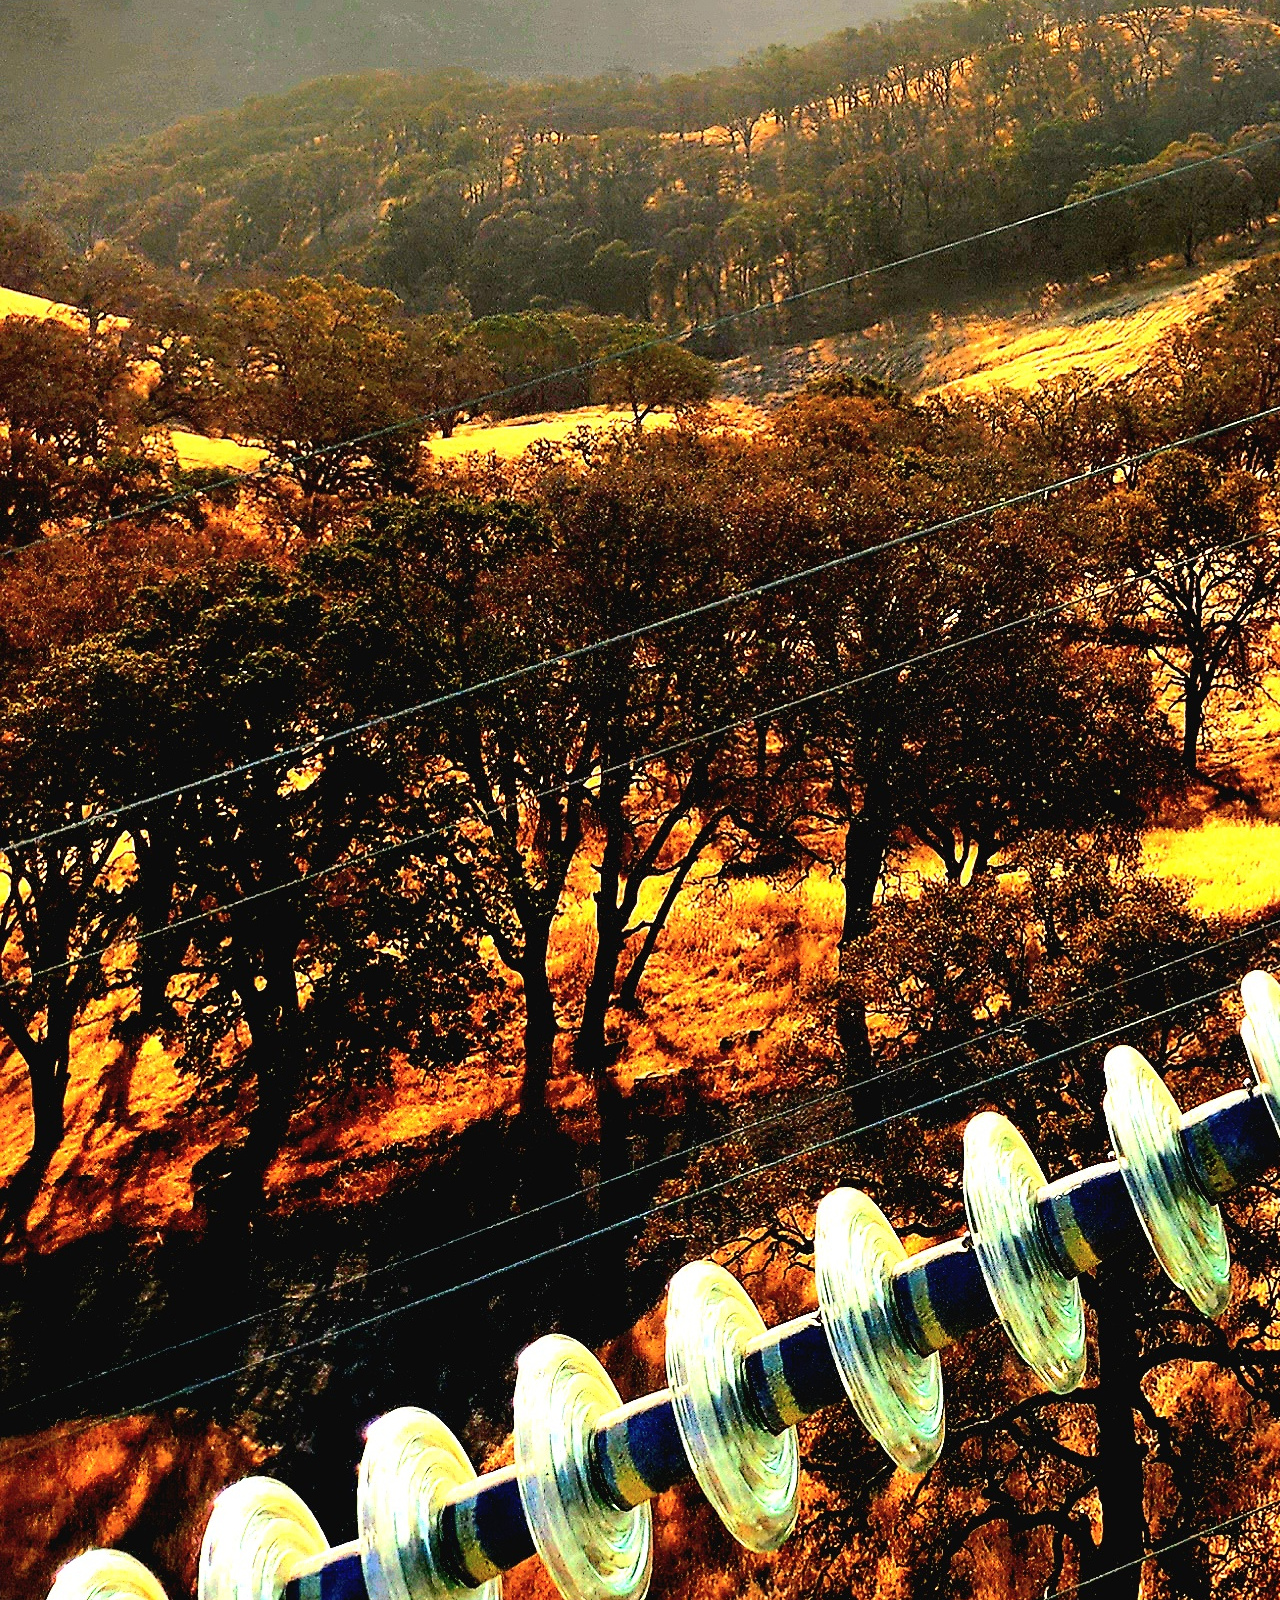
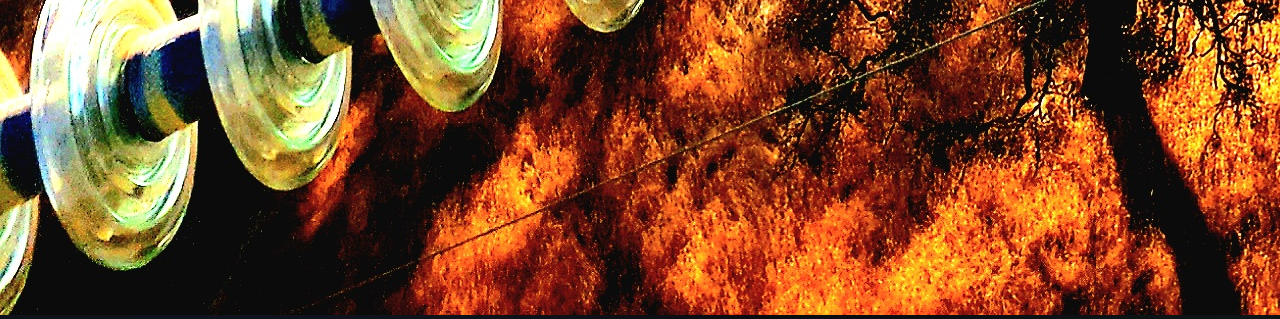
==== commit 61f3c0f7: "Update index.html" ====
--- a/index.html
+++ b/index.html
@@ -11,12 +11,13 @@
 <body>
   <header class="topbar">
     <div class="topbar-left brand">
-      <img src="/assets/tod.1.png" class="brand-logo" alt="Tramp Or Die" />
-      <div class="brand-text">
+     <img src="/assets/Tline.2.jpg" alt="Transmission Line Work" class="home-photo">
+<div class="brand-text">
         <div class="brand-title">Tramp Or Die</div>
-        
-      </div>
+        </div>
     </div>
+      
+      
 
     <nav class="nav">
       <a class="nav-link active" href="/">Home</a>
--- a/styles.css
+++ b/styles.css
@@ -84,7 +84,7 @@
 
 /* Hero logo (bigger) */
 .hero-logo{
-  height: 200px;
+  height: 140px;
   width: auto;
   display: block;
 
@@ -335,11 +335,13 @@
 .hero-sub {
   color: var(--brand-muted);
 }
-/* HOME MEDIA SIZE CONTROL */
-.home-media,
-.video-wrap,
-.home-hero {
-  max-width: 100px;   /* 🔧 adjust this number */
-  margin-left: auto;
-  margin-right: auto;
-}
+.home-hero{
+  width: 100%;
+  max-width: 480px;
+  height: auto;
+  display: block;
+  margin: 0 auto;
+  border-radius: var(--radius2);
+}
+
+}
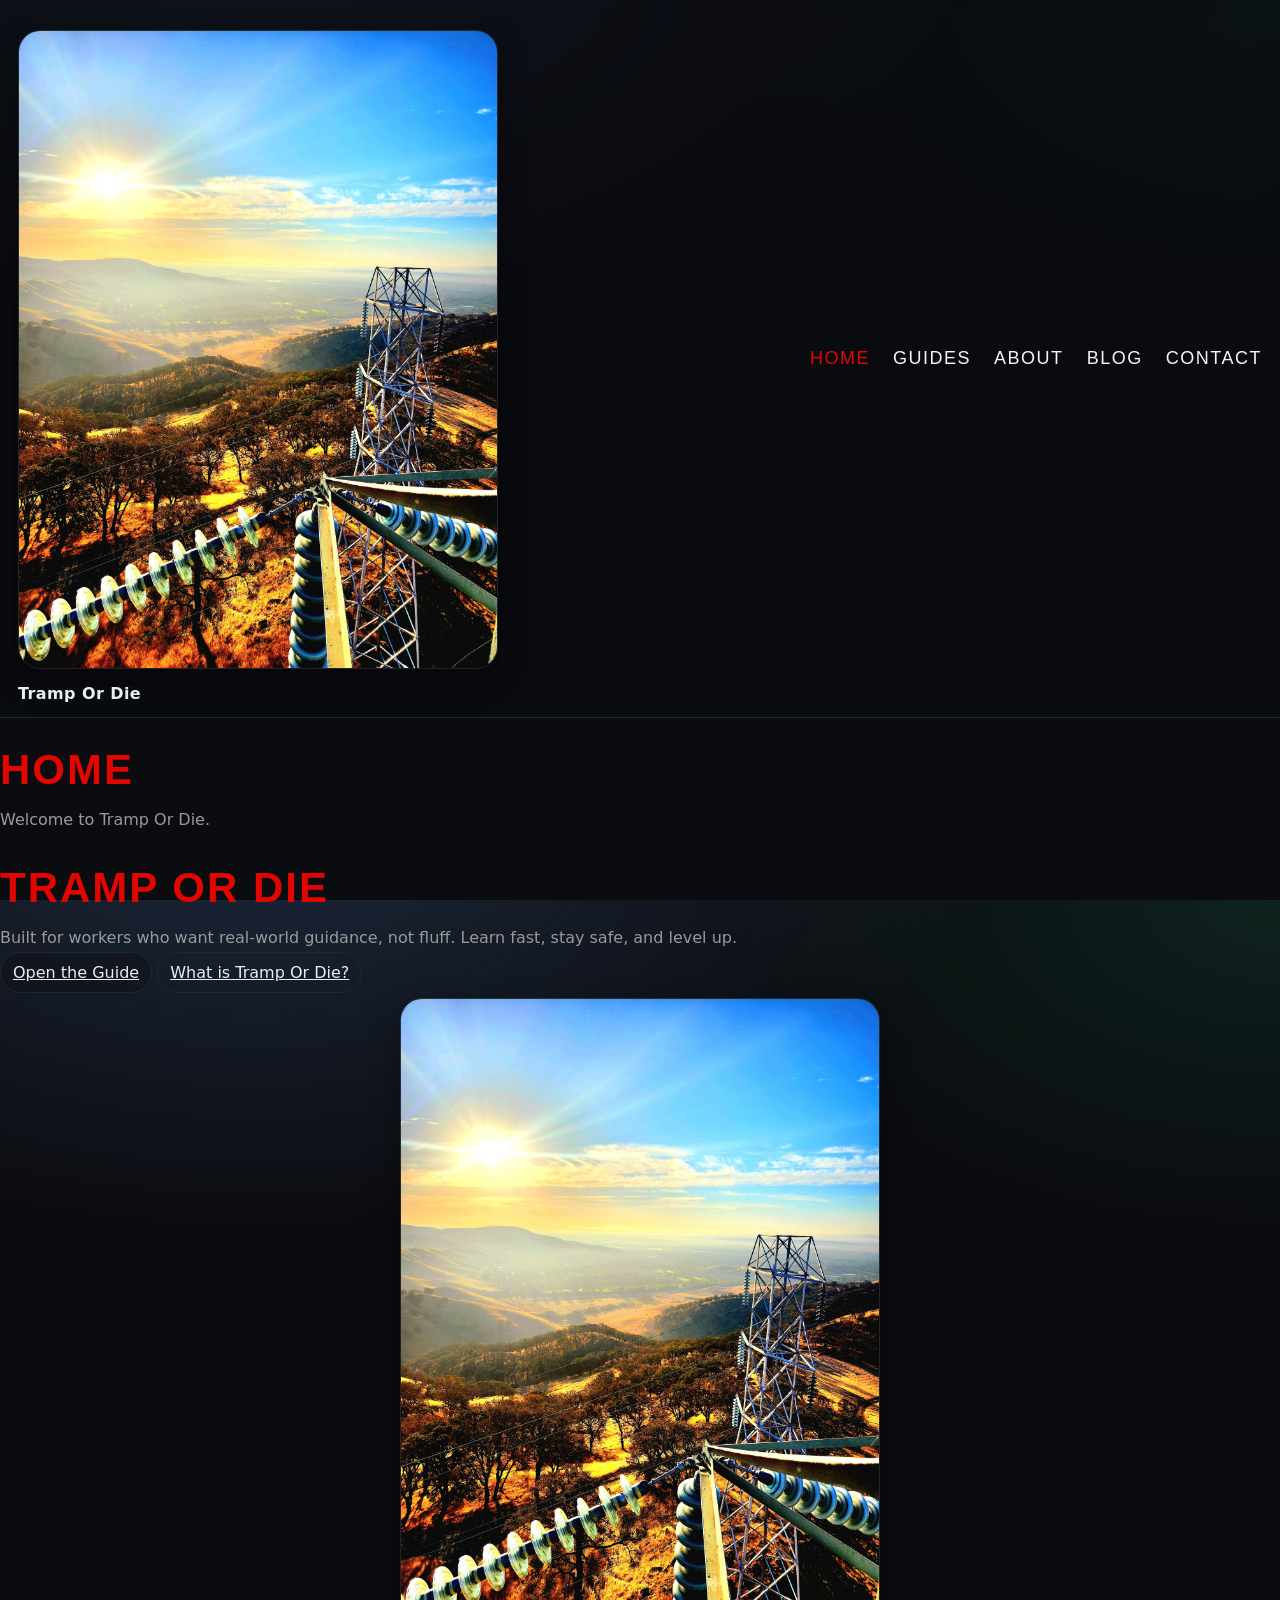
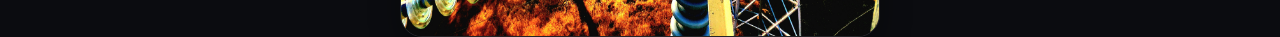
==== commit 6bed0e36: "Update index.html" ====
--- a/index.html
+++ b/index.html
@@ -47,8 +47,7 @@
     </div>
 
   <section class="media-grid">
-    <img class="media" src="/assets/Tline.2.jpg" alt="Tramp Or Die photo">
-
+    <img src="/assets/Tline.2.jpg" alt="Transmission Line Work" class="home-photo">
     </main>
 </body>
 </html>
--- a/styles.css
+++ b/styles.css
@@ -335,13 +335,23 @@
 .hero-sub {
   color: var(--brand-muted);
 }
-.home-hero{
+/* HOME PAGE PHOTO (Tline.2.jpg) */
+.home-photo{
   width: 100%;
-  max-width: 480px;
+  max-width: 480px;          /* 🔧 adjust this */
   height: auto;
   display: block;
-  margin: 0 auto;
+  margin: 16px auto;
   border-radius: var(--radius2);
-}
-
-}
+  border: 1px solid rgba(255,255,255,.10);
+  box-shadow: var(--shadow);
+}
+@media (max-width: 600px){
+  .home-photo{
+    max-width: 320px;
+  }
+}
+
+
+
+
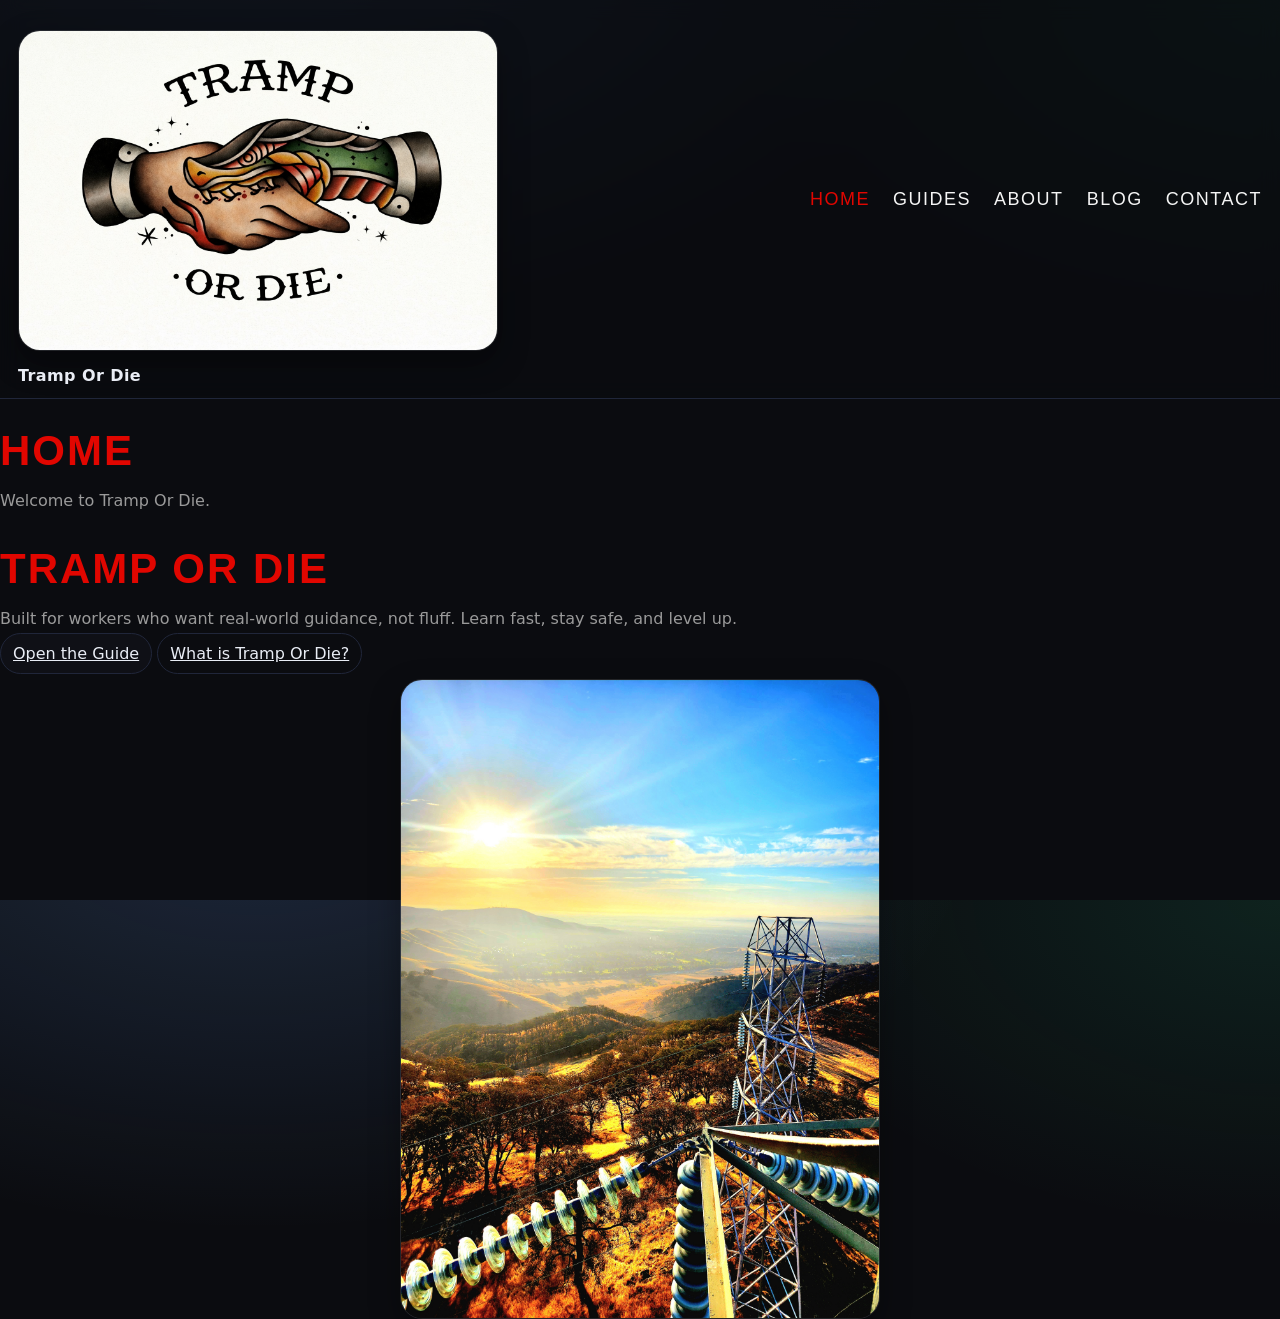
==== commit 560f99ab: "Update index.html" ====
--- a/index.html
+++ b/index.html
@@ -11,7 +11,7 @@
 <body>
   <header class="topbar">
     <div class="topbar-left brand">
-     <img src="/assets/Tline.2.jpg" alt="Transmission Line Work" class="home-photo">
+     <img src="/assets/tod.1.png" alt="logo" class="home-photo">
 <div class="brand-text">
         <div class="brand-title">Tramp Or Die</div>
         </div>
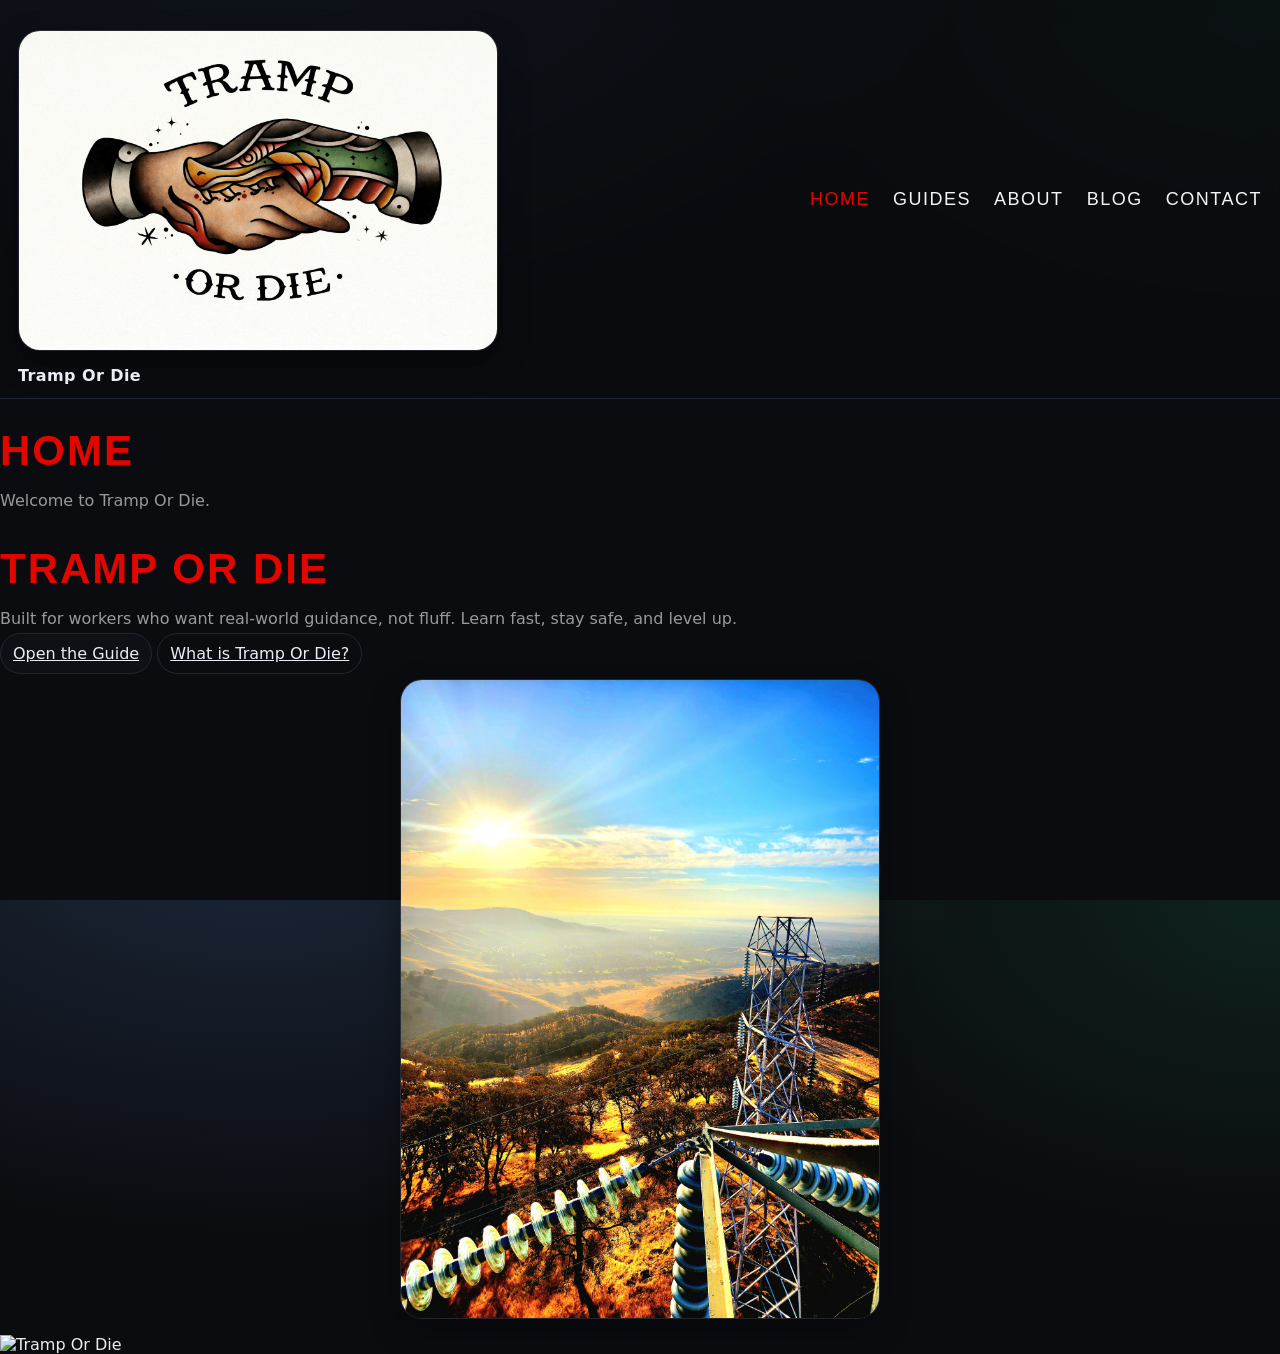
==== commit a102f5d6: "Update index.html" ====
--- a/index.html
+++ b/index.html
@@ -48,9 +48,14 @@
 
   <section class="media-grid">
     <img src="/assets/Tline.2.jpg" alt="Transmission Line Work" class="home-photo">
-    </main>
-</body>
+   <img src="assets/YOUR-SECOND-IMAGE.jpg" alt="Tramp Or Die" class="home-img" />
+</div>
+  </main>
+    </body>
 </html>
+    
+
+    
 
 
    
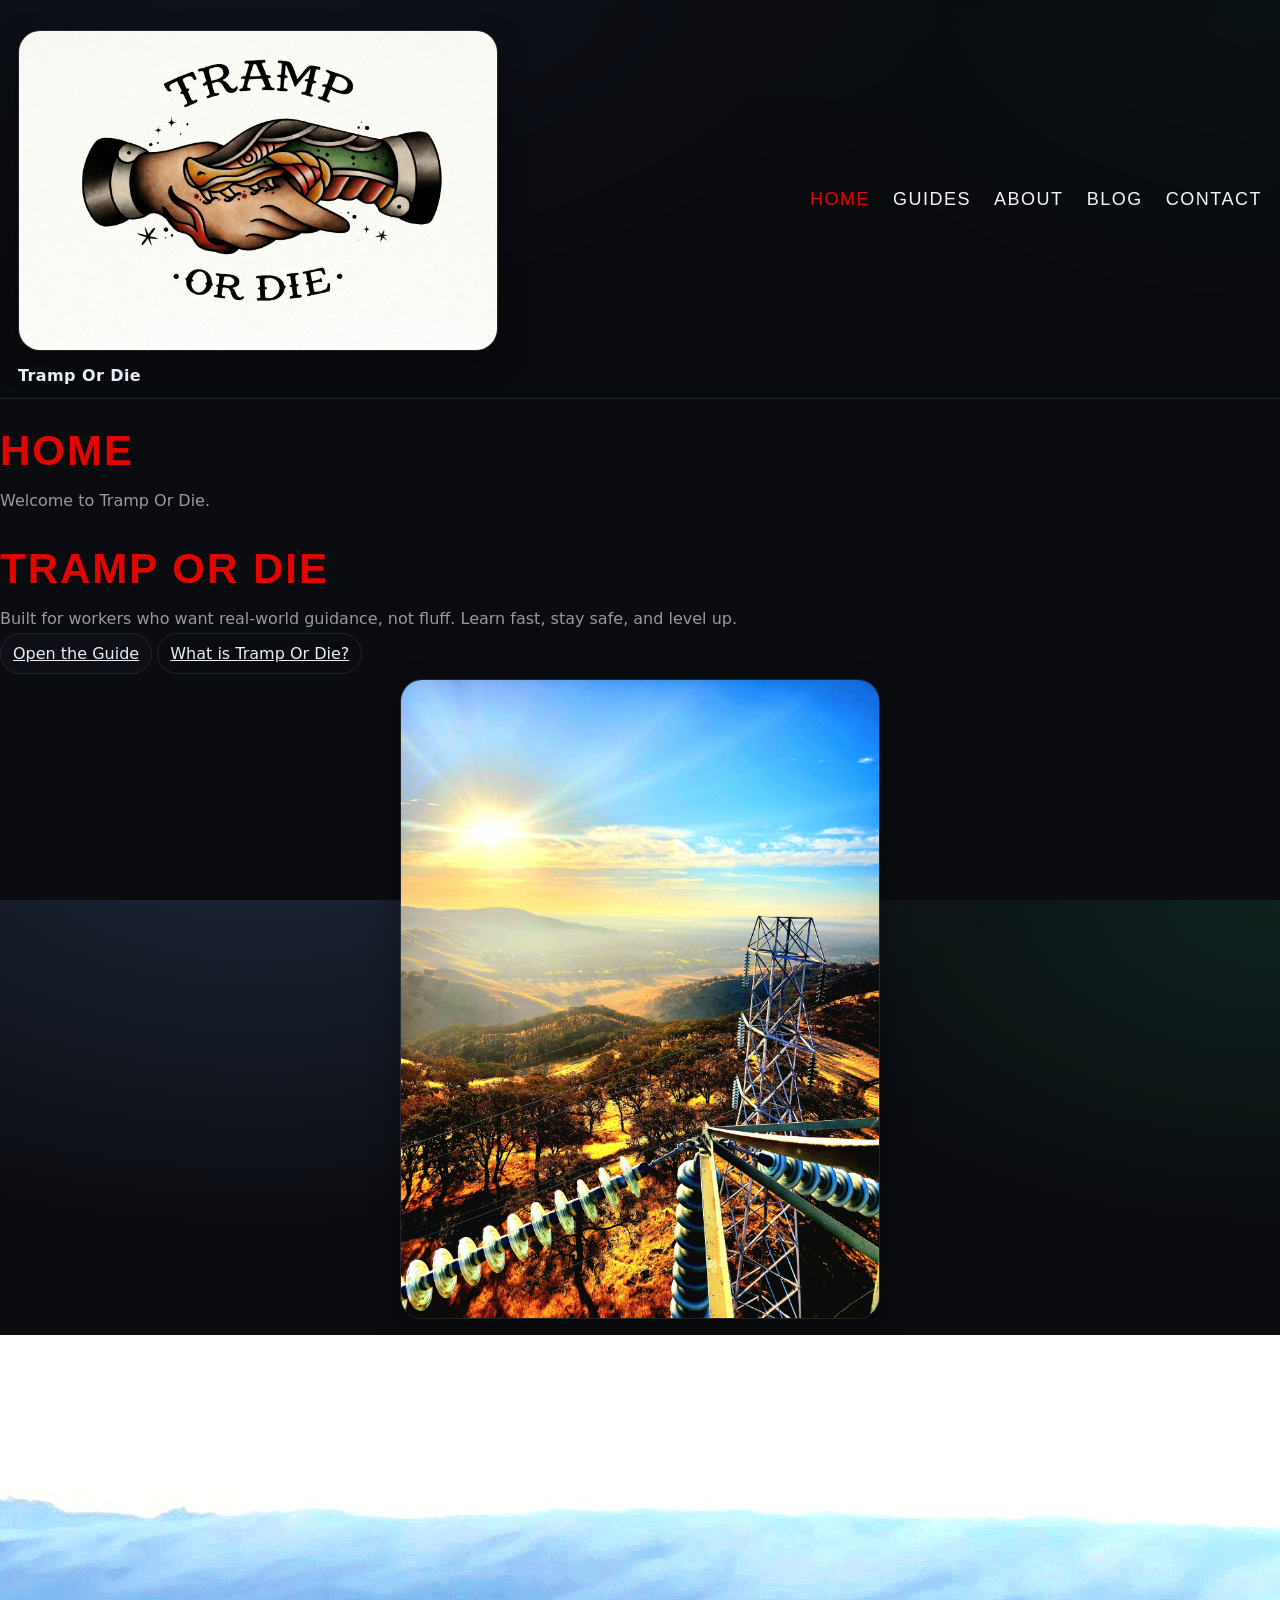
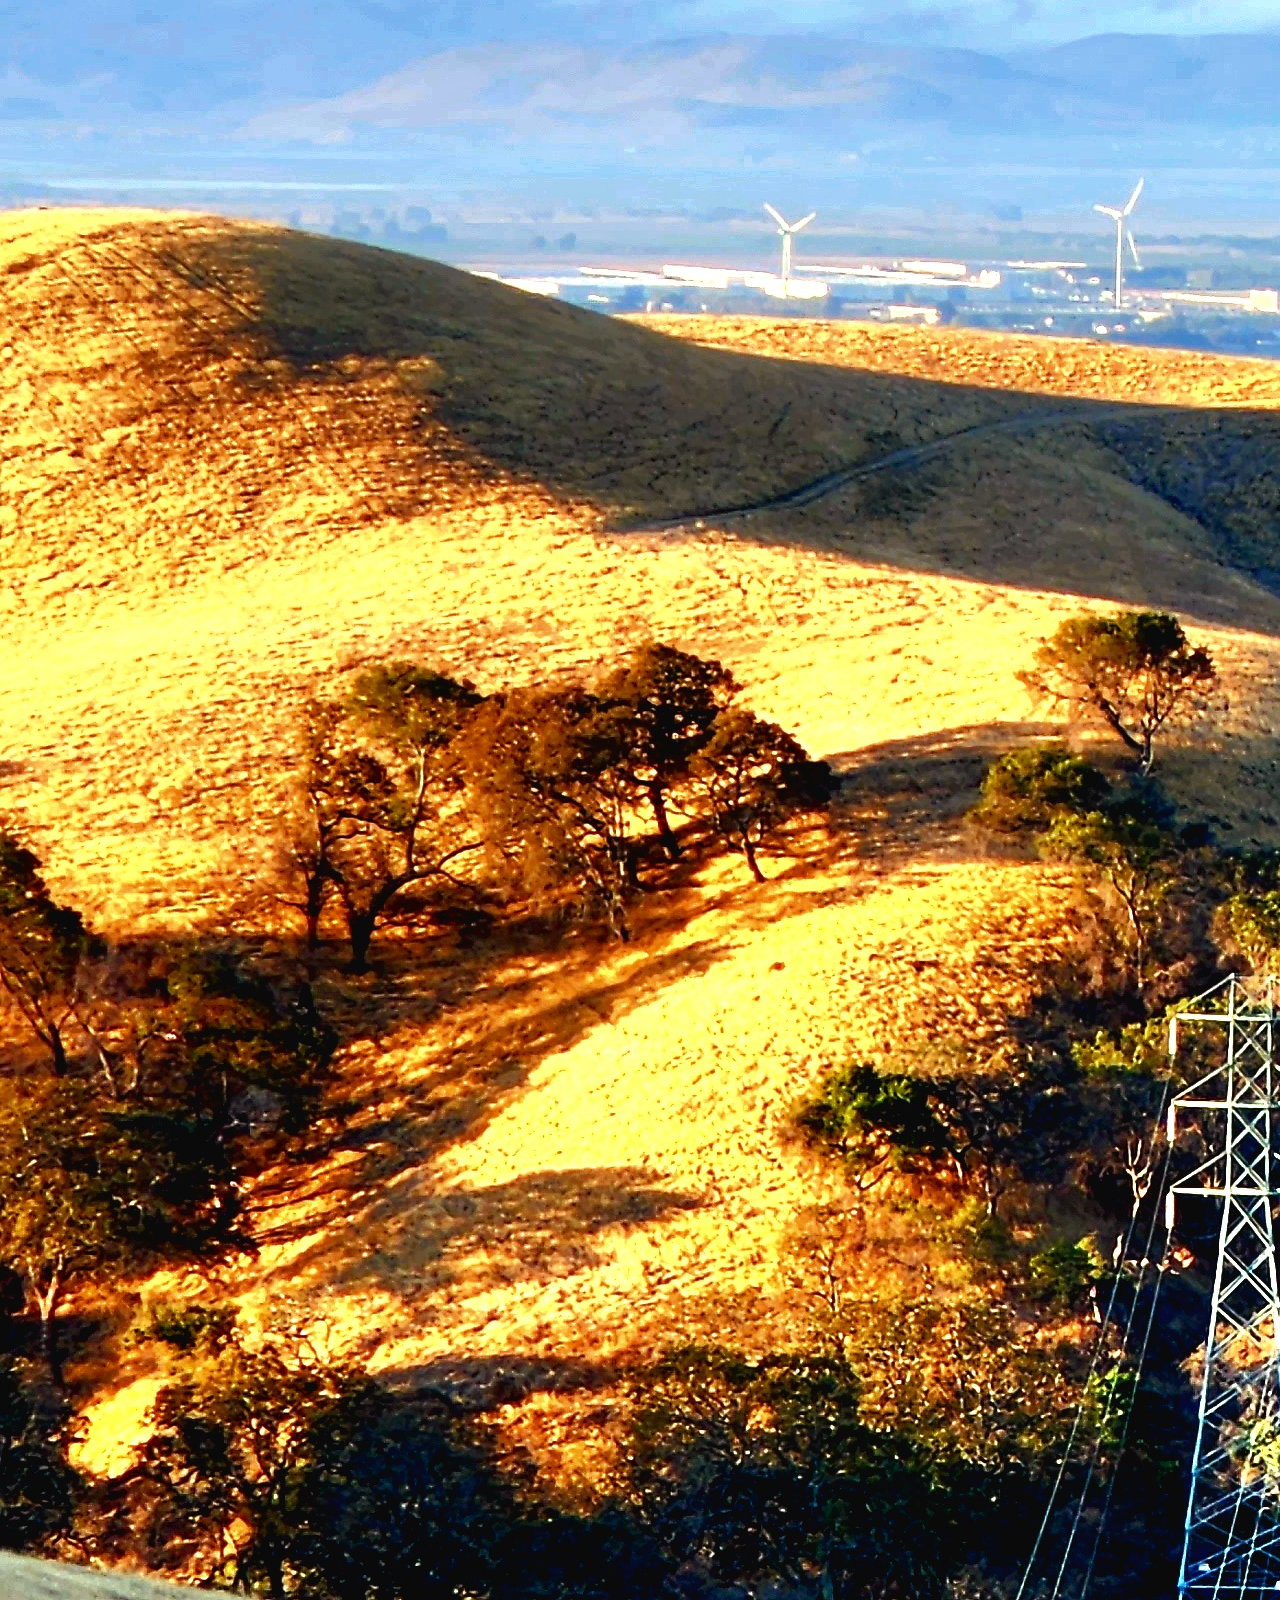
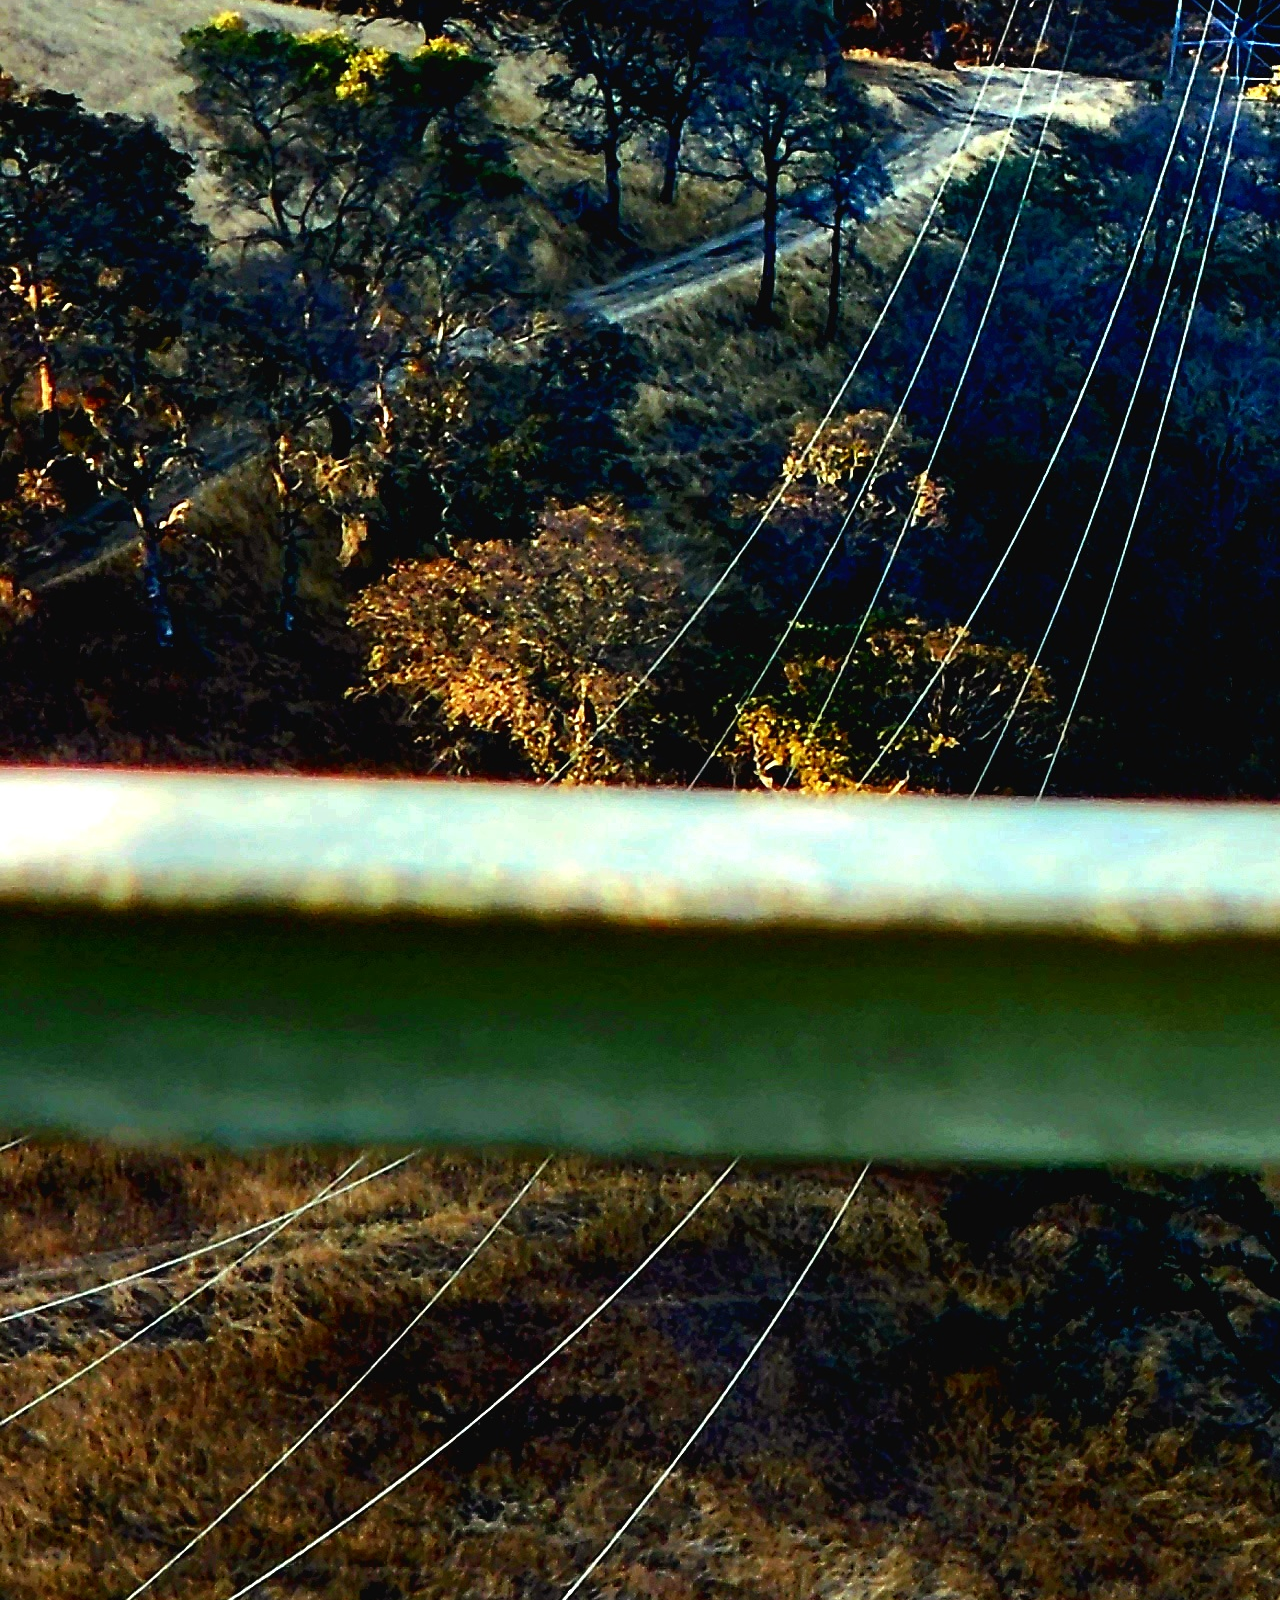
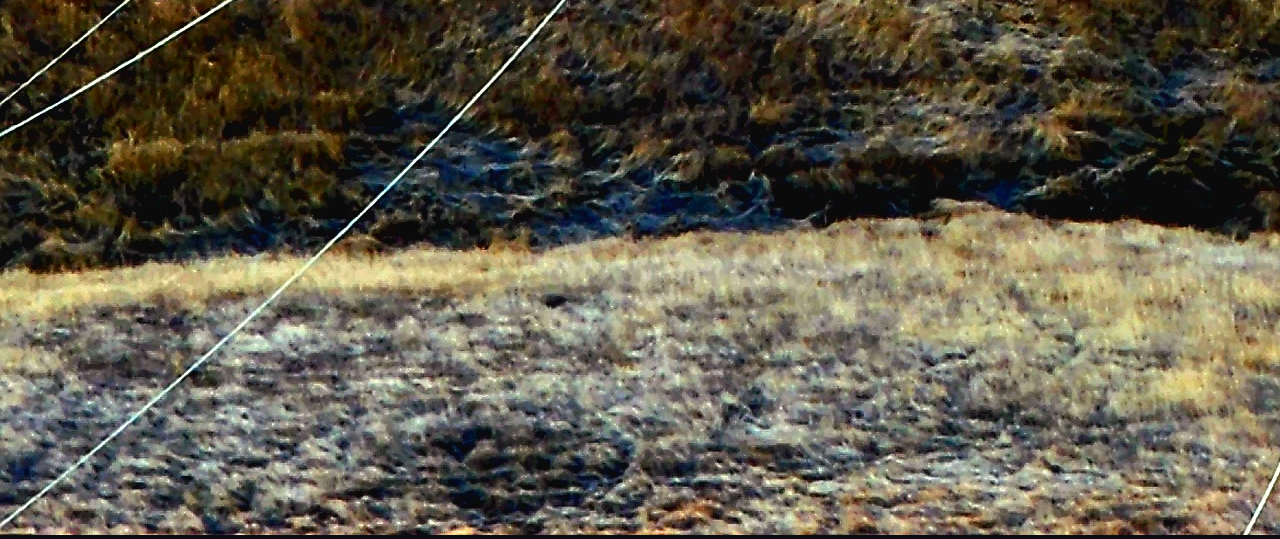
==== commit 434e721e: "Update index.html" ====
--- a/index.html
+++ b/index.html
@@ -48,7 +48,7 @@
 
   <section class="media-grid">
     <img src="/assets/Tline.2.jpg" alt="Transmission Line Work" class="home-photo">
-   <img src="assets/YOUR-SECOND-IMAGE.jpg" alt="Tramp Or Die" class="home-img" />
+   <img src="assets/Tline.1.jpg" alt="Tramp Or Die" class="home-img" />
 </div>
   </main>
     </body>
